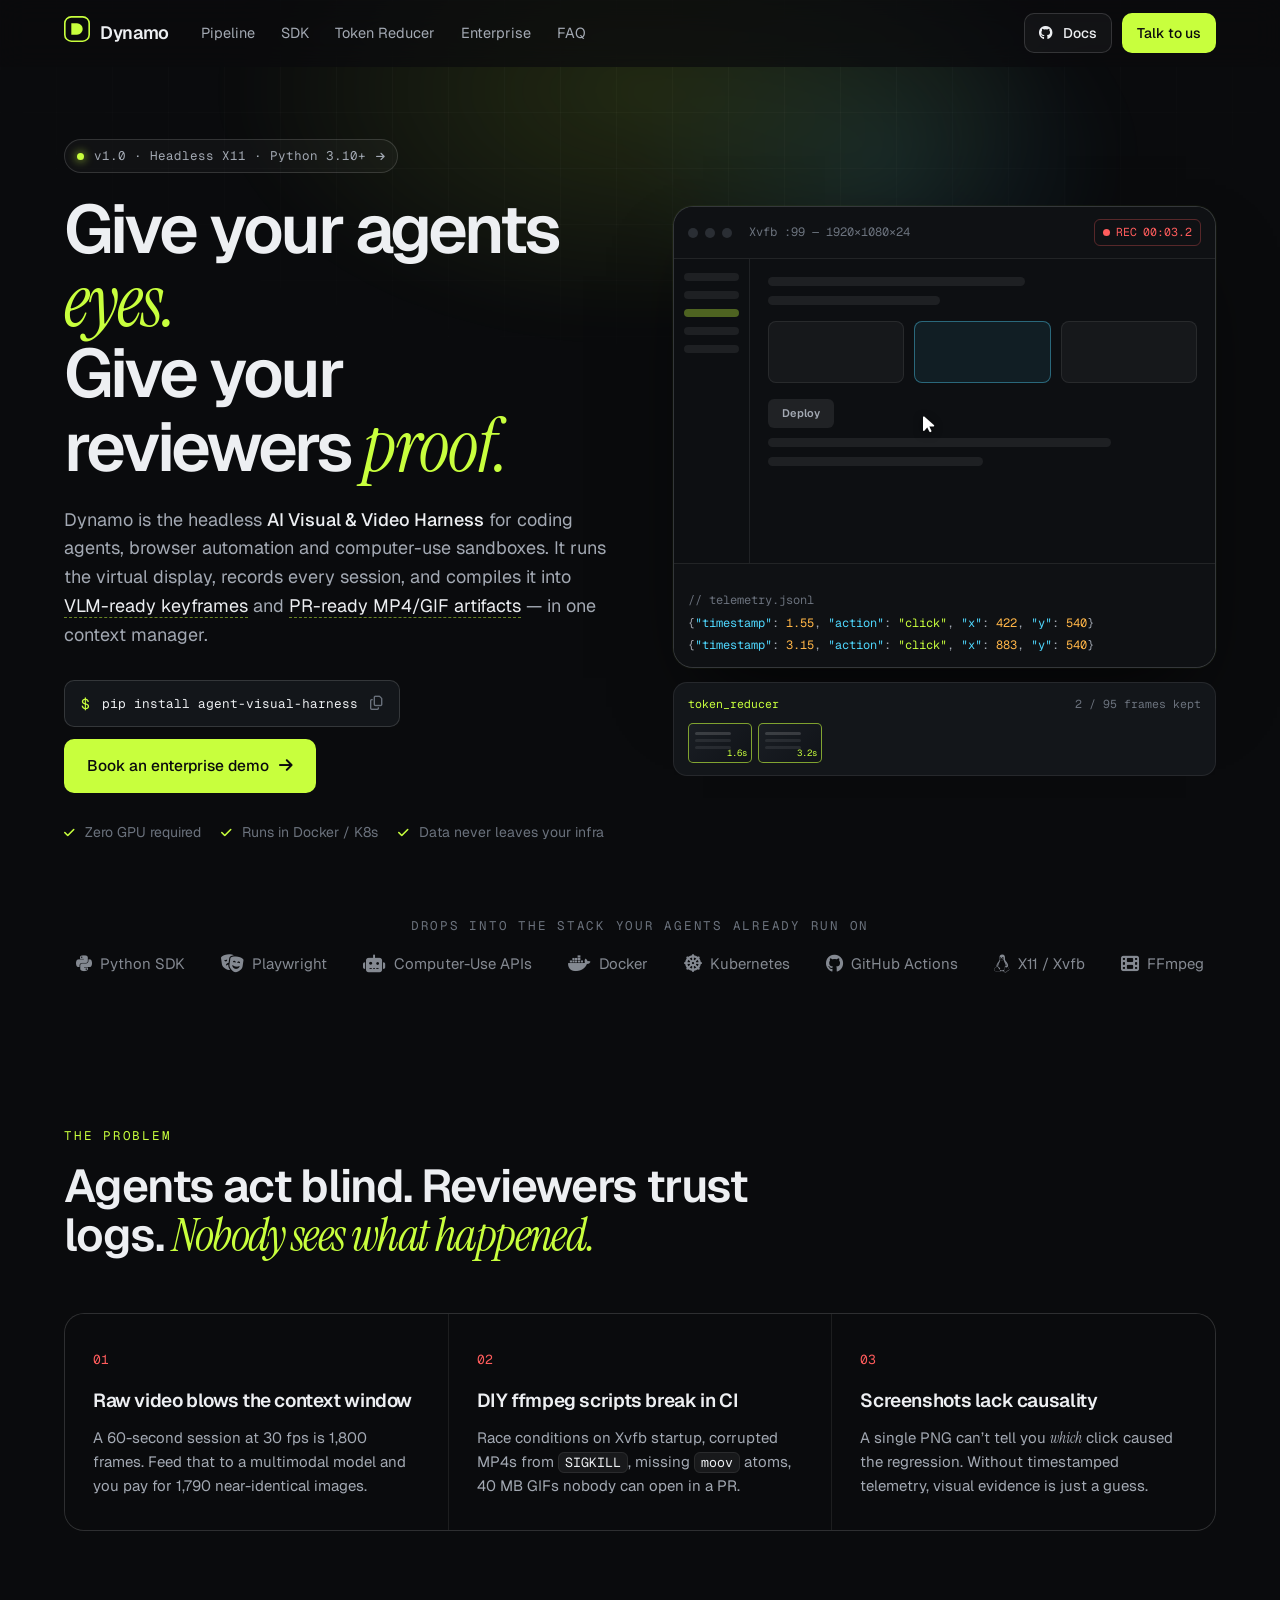
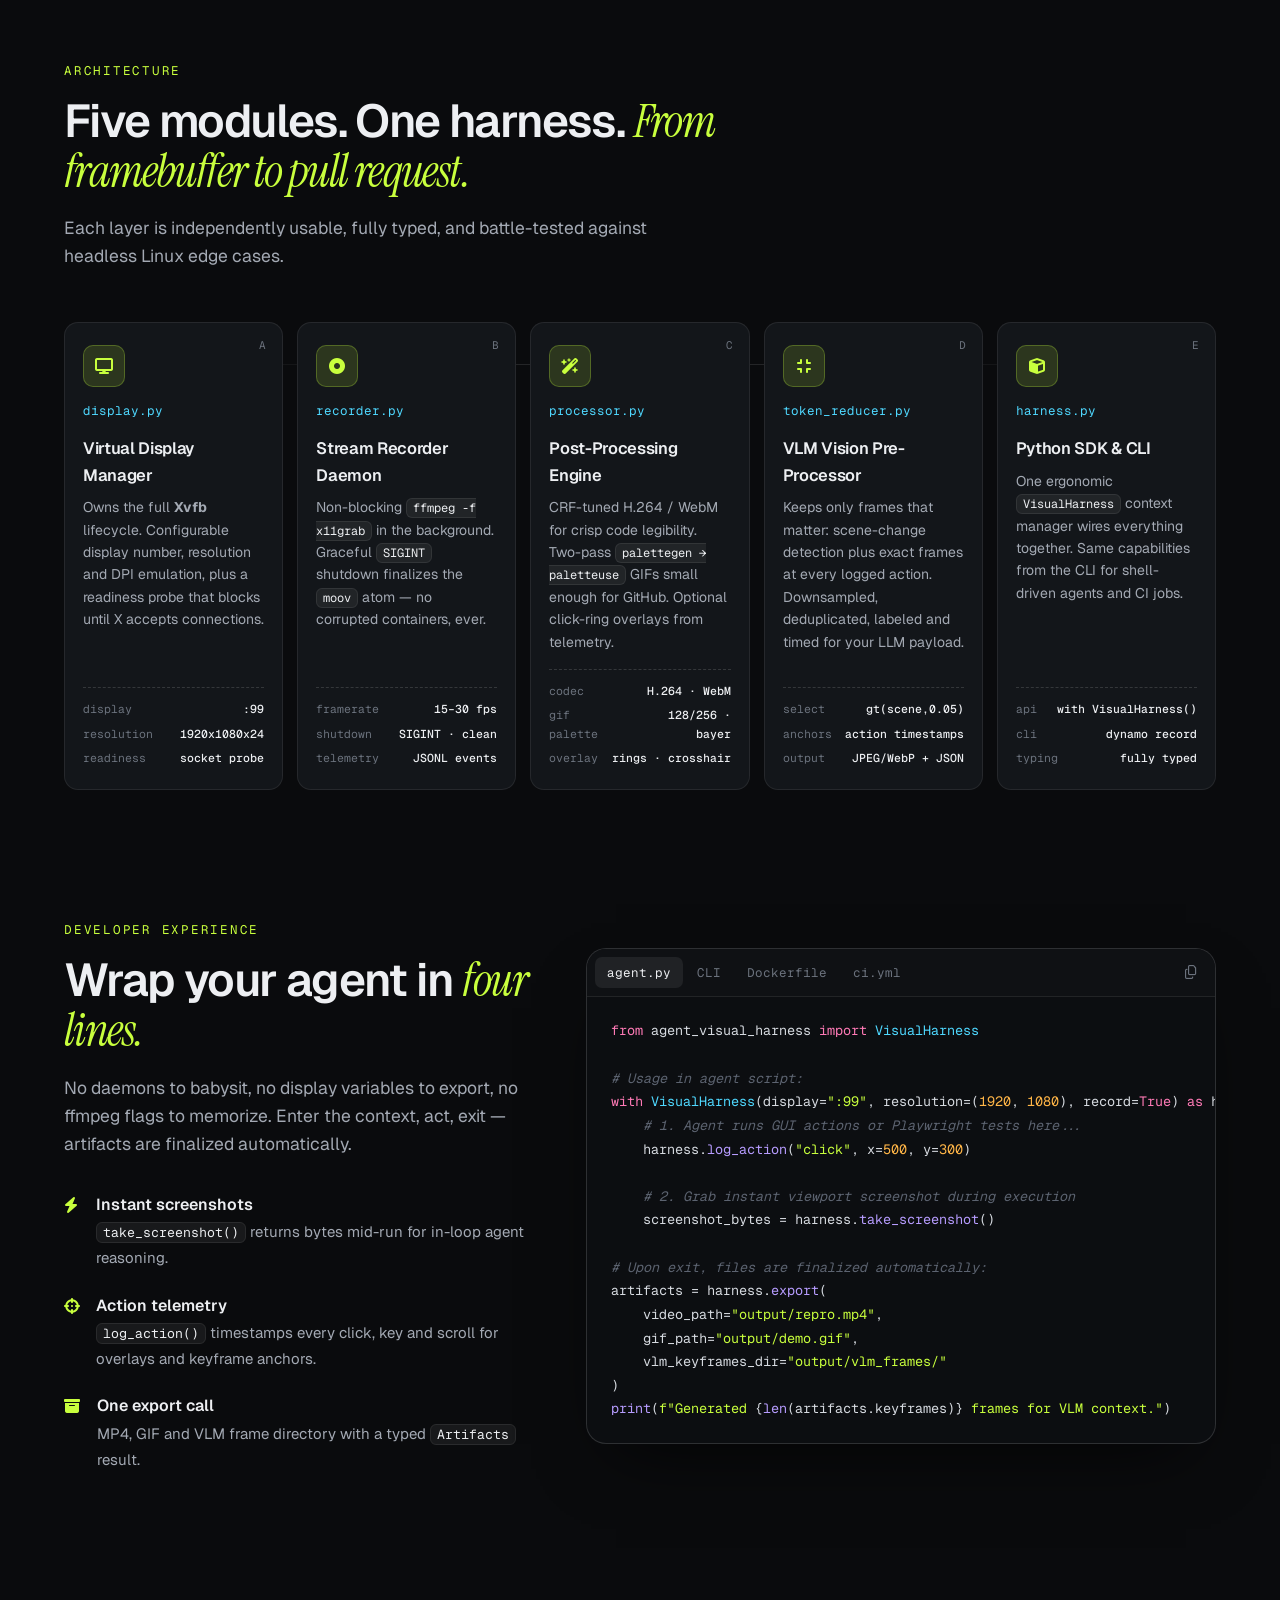
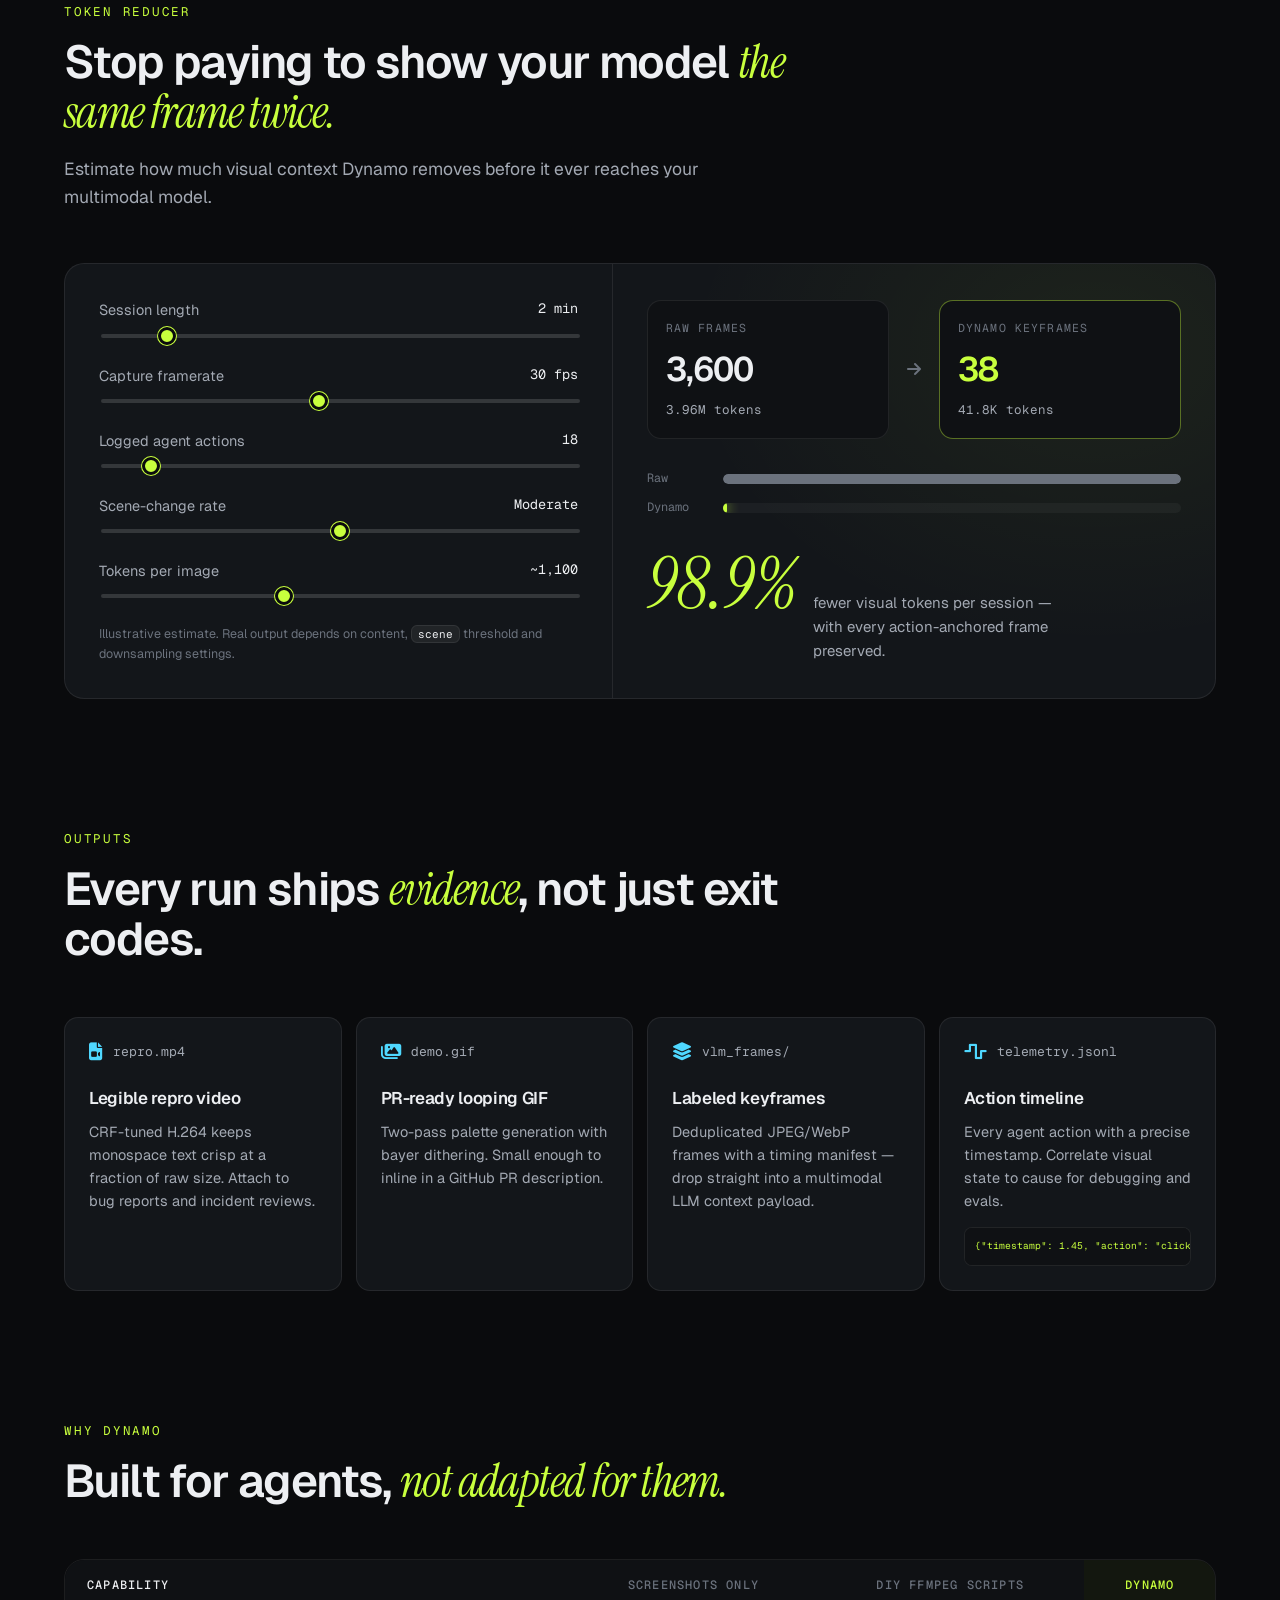
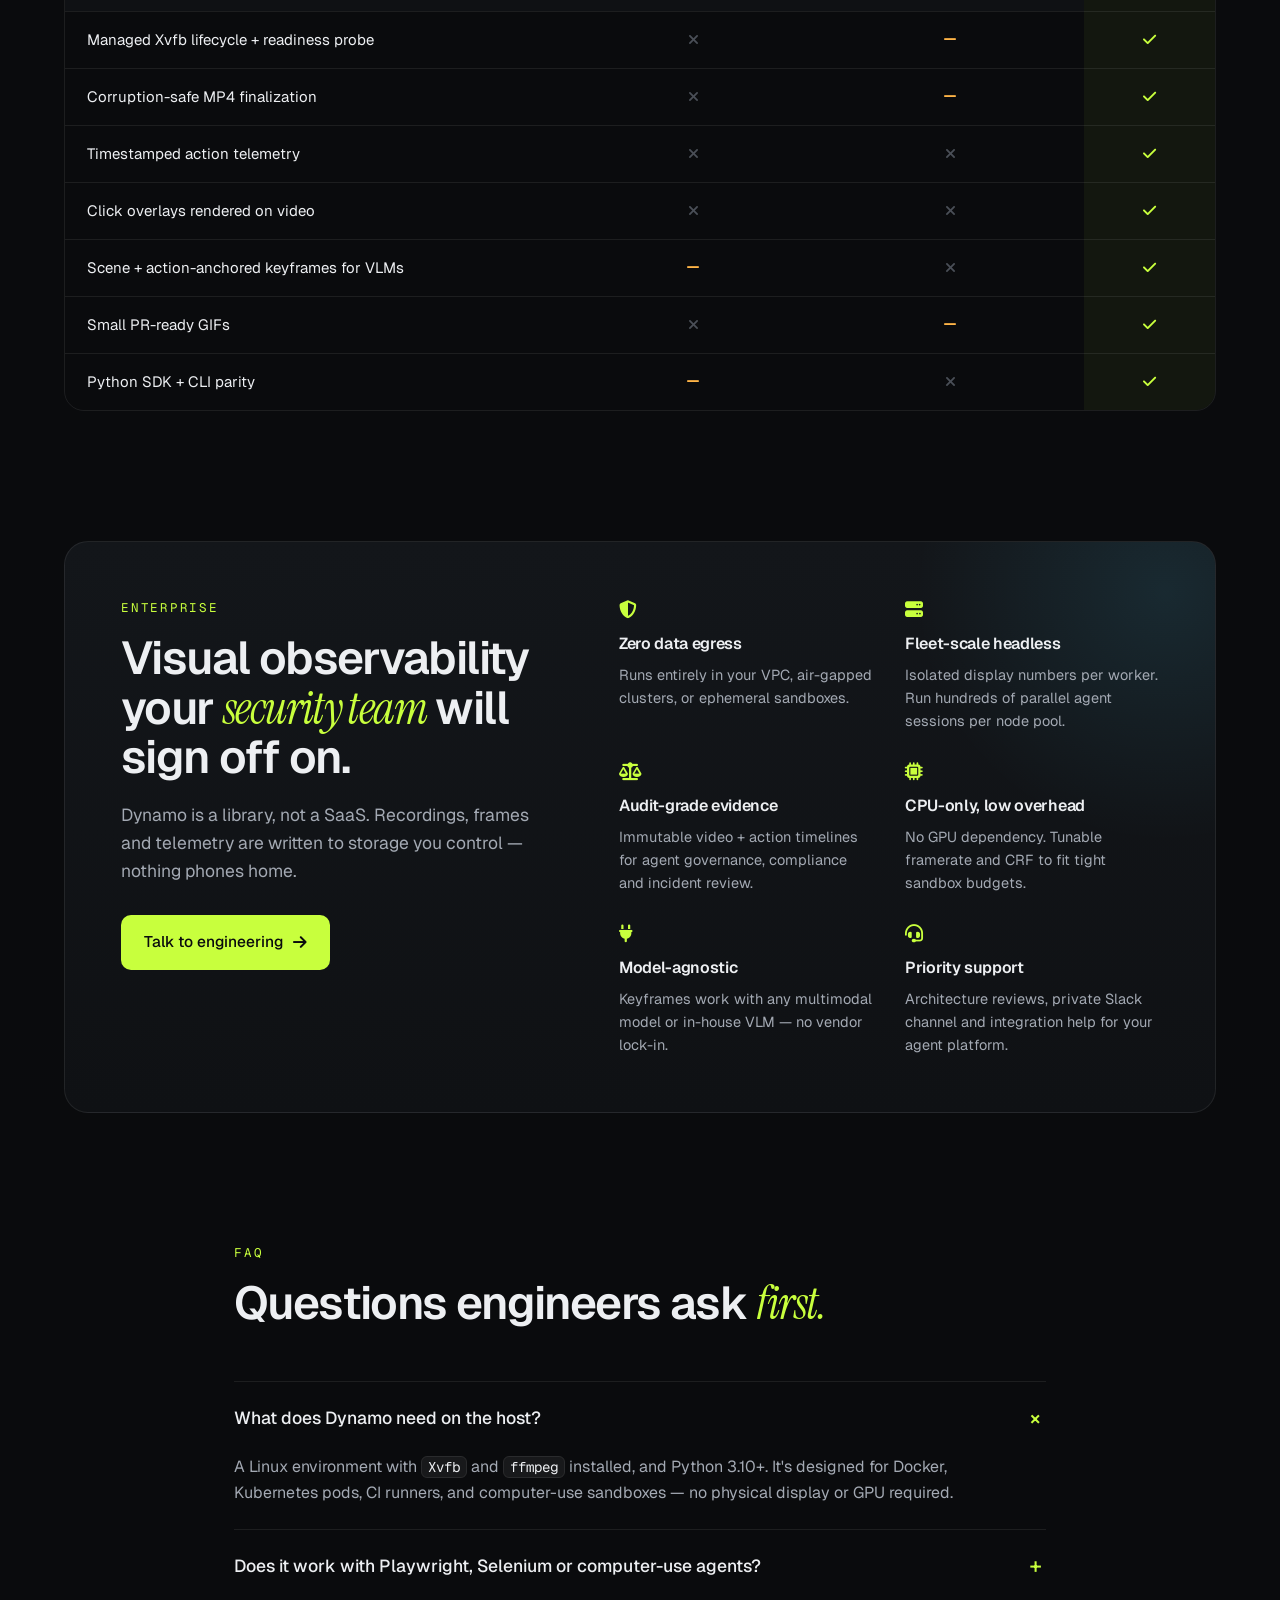
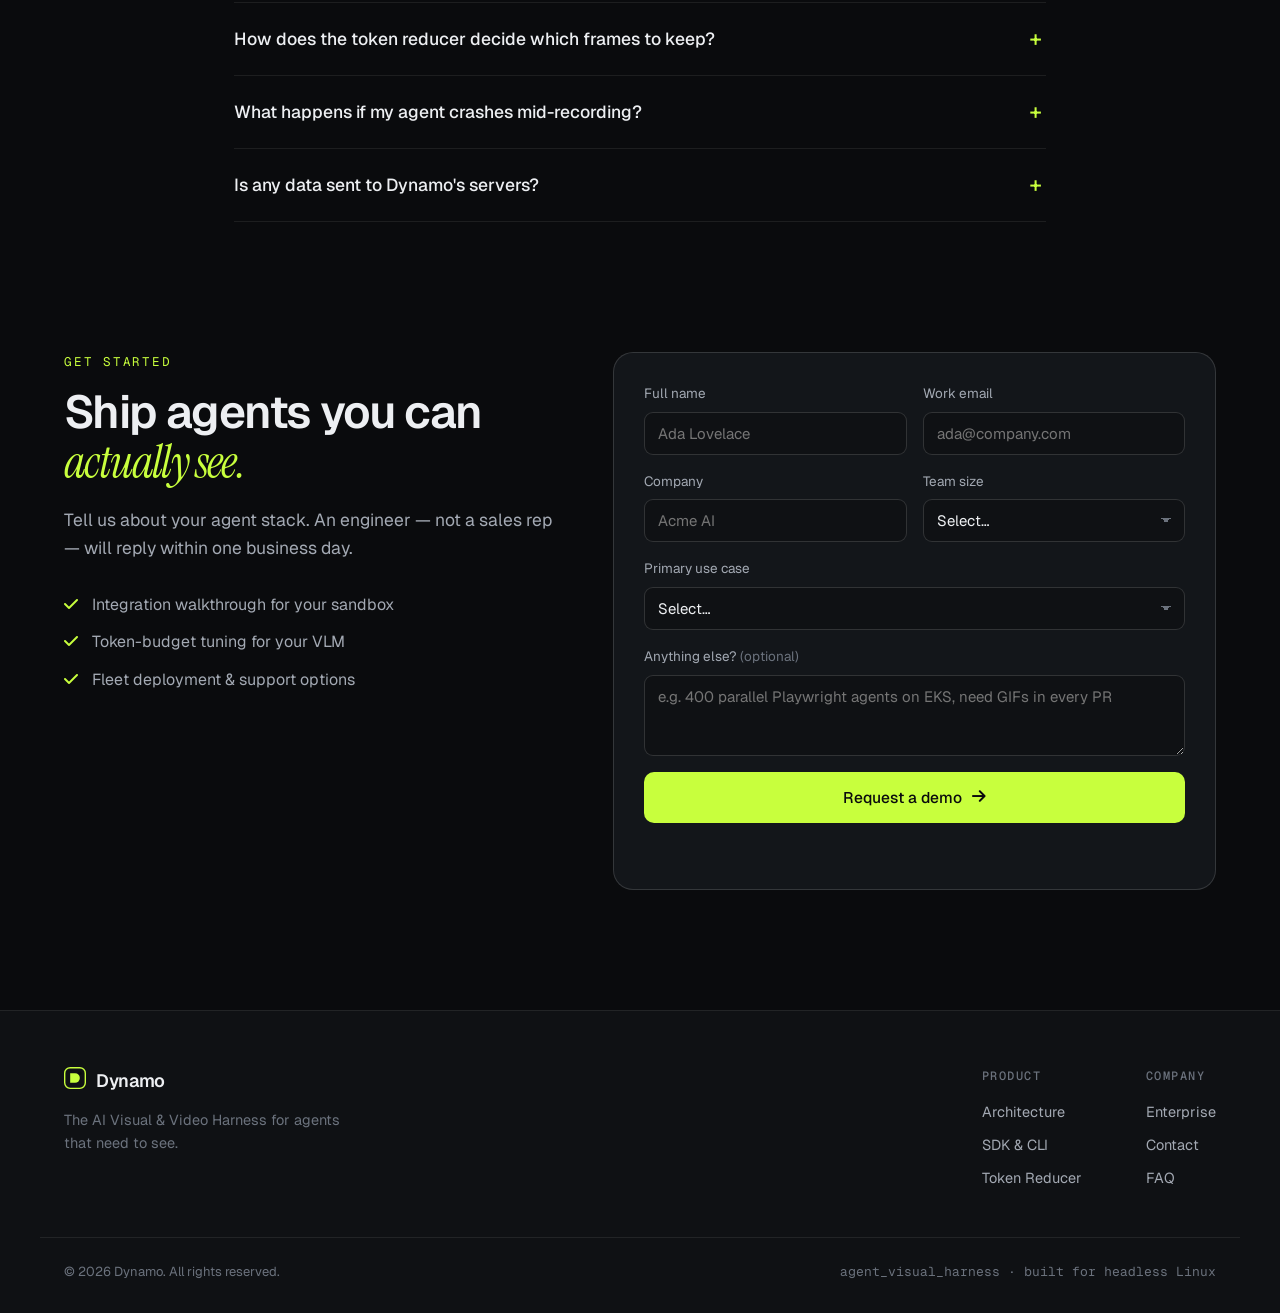
==== index.html @ e8537434 "Add main.js for landing page interactions and functionality - Implement toast notifications for clip" ====
<!DOCTYPE html>
<html lang="en">
<head>
  <meta charset="UTF-8">
  <meta name="viewport" content="width=device-width, initial-scale=1.0">
  <title>Dynamo — The AI Visual & Video Harness for Coding Agents</title>
  <meta name="description" content="Dynamo is a headless, production-ready visual & video harness in Python for AI coding agents, browser automation and computer-use sandboxes. Record, annotate, and compress sessions into VLM-ready keyframes and PR-ready artifacts.">
  <link rel="preconnect" href="https://fonts.googleapis.com">
  <link rel="preconnect" href="https://fonts.gstatic.com" crossorigin>
  <link href="https://fonts.googleapis.com/css2?family=Geist:wght@300;400;500;600;700&family=Geist+Mono:wght@400;500;600&family=Instrument+Serif:ital@0;1&display=swap" rel="stylesheet">
  <link rel="stylesheet" href="https://cdn.jsdelivr.net/npm/@fortawesome/fontawesome-free@6.4.0/css/all.min.css">
  <link rel="stylesheet" href="css/style.css">
</head>
<body>
  <div class="bg-grid" aria-hidden="true"></div>
  <div class="bg-glow" aria-hidden="true"></div>

  <!-- ============ NAV ============ -->
  <header id="site-header" class="site-header">
    <nav class="nav container" aria-label="Main">
      <a href="#" class="brand" aria-label="Dynamo home">
        <span class="brand-mark" aria-hidden="true">
          <svg viewBox="0 0 32 32" width="26" height="26"><rect x="1" y="1" width="30" height="30" rx="8" fill="none" stroke="currentColor" stroke-width="2"/><path d="M9 9h7a7 7 0 0 1 0 14H9z" fill="currentColor"/><circle cx="23" cy="9" r="2.5" fill="#0A0B0D"/></svg>
        </span>
        <span class="brand-name">Dynamo</span>
      </a>
      <ul class="nav-links" id="nav-links">
        <li><a href="#pipeline-section">Pipeline</a></li>
        <li><a href="#sdk-section">SDK</a></li>
        <li><a href="#tokens-section">Token Reducer</a></li>
        <li><a href="#enterprise-section">Enterprise</a></li>
        <li><a href="#faq-section">FAQ</a></li>
      </ul>
      <div class="nav-cta">
        <a href="#sdk-section" class="btn btn-ghost btn-sm"><i class="fa-brands fa-github"></i> Docs</a>
        <a href="#demo-section" class="btn btn-primary btn-sm">Talk to us</a>
      </div>
      <button class="nav-toggle" id="nav-toggle" aria-label="Toggle menu" aria-expanded="false"><i class="fa-solid fa-bars"></i></button>
    </nav>
  </header>

  <main>
    <!-- ============ HERO ============ -->
    <section id="hero-section" class="hero container">
      <div class="hero-copy">
        <a href="#pipeline-section" class="pill">
          <span class="pill-dot"></span> v1.0 · Headless X11 · Python 3.10+ <i class="fa-solid fa-arrow-right"></i>
        </a>
        <h1 class="hero-title">
          Give your agents <em>eyes.</em><br>
          Give your reviewers <em>proof.</em>
        </h1>
        <p class="hero-sub">
          Dynamo is the headless <strong>AI Visual &amp; Video Harness</strong> for coding agents, browser automation and computer-use sandboxes.
          It runs the virtual display, records every session, and compiles it into
          <span class="hl">VLM-ready keyframes</span> and <span class="hl">PR-ready MP4/GIF artifacts</span> — in one context manager.
        </p>
        <div class="hero-actions">
          <button class="install-cmd" id="install-cmd" type="button" aria-label="Copy install command">
            <span class="prompt">$</span>
            <code>pip install agent-visual-harness</code>
            <i class="fa-regular fa-copy copy-icon"></i>
          </button>
          <a href="#demo-section" class="btn btn-primary btn-lg">Book an enterprise demo <i class="fa-solid fa-arrow-right"></i></a>
        </div>
        <ul class="hero-proof">
          <li><i class="fa-solid fa-check"></i> Zero GPU required</li>
          <li><i class="fa-solid fa-check"></i> Runs in Docker / K8s</li>
          <li><i class="fa-solid fa-check"></i> Data never leaves your infra</li>
        </ul>
      </div>

      <!-- Hero visual: simulated harness session -->
      <div class="hero-visual" aria-label="Simulated Dynamo recording session">
        <div class="window">
          <div class="window-bar">
            <span class="dot r"></span><span class="dot y"></span><span class="dot g"></span>
            <span class="window-title">Xvfb :99 — 1920×1080×24</span>
            <span class="rec"><span class="rec-dot"></span>REC <span id="rec-timer">00:00.0</span></span>
          </div>
          <div class="screen" id="hero-screen">
            <div class="fake-app">
              <div class="fake-side">
                <span></span><span></span><span class="on"></span><span></span><span></span>
              </div>
              <div class="fake-main">
                <div class="fake-row w60"></div>
                <div class="fake-row w40"></div>
                <div class="fake-cards">
                  <div class="fake-card"></div><div class="fake-card"></div><div class="fake-card"></div>
                </div>
                <div class="fake-btn" id="fake-btn">Deploy</div>
                <div class="fake-row w80"></div>
                <div class="fake-row w50"></div>
              </div>
            </div>
            <div class="cursor" id="hero-cursor"><i class="fa-solid fa-arrow-pointer"></i></div>
            <div class="ring-layer" id="ring-layer"></div>
          </div>
          <div class="telemetry" id="telemetry" aria-live="polite">
            <div class="tel-line muted">// telemetry.jsonl</div>
          </div>
        </div>
        <div class="keyframe-strip" aria-label="Extracted keyframes">
          <div class="kf-label"><span>token_reducer</span><span id="kf-count">0 / 1,800 frames kept</span></div>
          <div class="kf-track" id="kf-track"></div>
        </div>
      </div>
    </section>

    <!-- ============ COMPAT STRIP ============ -->
    <section id="compat-section" class="compat container" aria-label="Works with">
      <p class="eyebrow center">Drops into the stack your agents already run on</p>
      <ul class="compat-list">
        <li><i class="fa-brands fa-python"></i> Python SDK</li>
        <li><i class="fa-solid fa-masks-theater"></i> Playwright</li>
        <li><i class="fa-solid fa-robot"></i> Computer-Use APIs</li>
        <li><i class="fa-brands fa-docker"></i> Docker</li>
        <li><i class="fa-solid fa-dharmachakra"></i> Kubernetes</li>
        <li><i class="fa-brands fa-github"></i> GitHub Actions</li>
        <li><i class="fa-brands fa-linux"></i> X11 / Xvfb</li>
        <li><i class="fa-solid fa-film"></i> FFmpeg</li>
      </ul>
    </section>

    <!-- ============ PROBLEM ============ -->
    <section id="problem-section" class="section container">
      <div class="section-head">
        <p class="eyebrow">The problem</p>
        <h2 class="section-title">Agents act blind. Reviewers trust logs. <em>Nobody sees what happened.</em></h2>
      </div>
      <div class="problem-grid">
        <article class="problem-card">
          <span class="problem-num">01</span>
          <h3>Raw video blows the context window</h3>
          <p>A 60-second session at 30 fps is 1,800 frames. Feed that to a multimodal model and you pay for 1,790 near-identical images.</p>
        </article>
        <article class="problem-card">
          <span class="problem-num">02</span>
          <h3>DIY ffmpeg scripts break in CI</h3>
          <p>Race conditions on Xvfb startup, corrupted MP4s from <code>SIGKILL</code>, missing <code>moov</code> atoms, 40 MB GIFs nobody can open in a PR.</p>
        </article>
        <article class="problem-card">
          <span class="problem-num">03</span>
          <h3>Screenshots lack causality</h3>
          <p>A single PNG can’t tell you <em>which</em> click caused the regression. Without timestamped telemetry, visual evidence is just a guess.</p>
        </article>
      </div>
    </section>

    <!-- ============ PIPELINE ============ -->
    <section id="pipeline-section" class="section container">
      <div class="section-head">
        <p class="eyebrow">Architecture</p>
        <h2 class="section-title">Five modules. One harness. <em>From framebuffer to pull request.</em></h2>
        <p class="section-sub">Each layer is independently usable, fully typed, and battle-tested against headless Linux edge cases.</p>
      </div>

      <div class="pipeline" id="pipeline">
        <div class="pipeline-rail" aria-hidden="true"><span class="pulse"></span></div>

        <article class="module-card" data-step="A">
          <header>
            <span class="module-icon"><i class="fa-solid fa-display"></i></span>
            <code class="module-file">display.py</code>
          </header>
          <h3>Virtual Display Manager</h3>
          <p>Owns the full <strong>Xvfb</strong> lifecycle. Configurable display number, resolution and DPI emulation, plus a readiness probe that blocks until X accepts connections.</p>
          <ul class="module-specs">
            <li><span>display</span><b>:99</b></li>
            <li><span>resolution</span><b>1920x1080x24</b></li>
            <li><span>readiness</span><b>socket probe</b></li>
          </ul>
        </article>

        <article class="module-card" data-step="B">
          <header>
            <span class="module-icon"><i class="fa-solid fa-circle-dot"></i></span>
            <code class="module-file">recorder.py</code>
          </header>
          <h3>Stream Recorder Daemon</h3>
          <p>Non-blocking <code>ffmpeg -f x11grab</code> in the background. Graceful <code>SIGINT</code> shutdown finalizes the <code>moov</code> atom — no corrupted containers, ever.</p>
          <ul class="module-specs">
            <li><span>framerate</span><b>15–30 fps</b></li>
            <li><span>shutdown</span><b>SIGINT · clean</b></li>
            <li><span>telemetry</span><b>JSONL events</b></li>
          </ul>
        </article>

        <article class="module-card" data-step="C">
          <header>
            <span class="module-icon"><i class="fa-solid fa-wand-magic-sparkles"></i></span>
            <code class="module-file">processor.py</code>
          </header>
          <h3>Post-Processing Engine</h3>
          <p>CRF-tuned H.264 / WebM for crisp code legibility. Two-pass <code>palettegen → paletteuse</code> GIFs small enough for GitHub. Optional click-ring overlays from telemetry.</p>
          <ul class="module-specs">
            <li><span>codec</span><b>H.264 · WebM</b></li>
            <li><span>gif palette</span><b>128/256 · bayer</b></li>
            <li><span>overlay</span><b>rings · crosshair</b></li>
          </ul>
        </article>

        <article class="module-card" data-step="D">
          <header>
            <span class="module-icon"><i class="fa-solid fa-compress"></i></span>
            <code class="module-file">token_reducer.py</code>
          </header>
          <h3>VLM Vision Pre-Processor</h3>
          <p>Keeps only frames that matter: scene-change detection plus exact frames at every logged action. Downsampled, deduplicated, labeled and timed for your LLM payload.</p>
          <ul class="module-specs">
            <li><span>select</span><b>gt(scene,0.05)</b></li>
            <li><span>anchors</span><b>action timestamps</b></li>
            <li><span>output</span><b>JPEG/WebP + JSON</b></li>
          </ul>
        </article>

        <article class="module-card" data-step="E">
          <header>
            <span class="module-icon"><i class="fa-solid fa-cube"></i></span>
            <code class="module-file">harness.py</code>
          </header>
          <h3>Python SDK &amp; CLI</h3>
          <p>One ergonomic <code>VisualHarness</code> context manager wires everything together. Same capabilities from the CLI for shell-driven agents and CI jobs.</p>
          <ul class="module-specs">
            <li><span>api</span><b>with VisualHarness()</b></li>
            <li><span>cli</span><b>dynamo record</b></li>
            <li><span>typing</span><b>fully typed</b></li>
          </ul>
        </article>
      </div>
    </section>

    <!-- ============ SDK ============ -->
    <section id="sdk-section" class="section container">
      <div class="sdk-layout">
        <div class="sdk-copy">
          <p class="eyebrow">Developer experience</p>
          <h2 class="section-title">Wrap your agent in <em>four lines.</em></h2>
          <p class="section-sub">No daemons to babysit, no display variables to export, no ffmpeg flags to memorize. Enter the context, act, exit — artifacts are finalized automatically.</p>
          <ul class="dx-list">
            <li><i class="fa-solid fa-bolt"></i><div><b>Instant screenshots</b><span><code>take_screenshot()</code> returns bytes mid-run for in-loop agent reasoning.</span></div></li>
            <li><i class="fa-solid fa-crosshairs"></i><div><b>Action telemetry</b><span><code>log_action()</code> timestamps every click, key and scroll for overlays and keyframe anchors.</span></div></li>
            <li><i class="fa-solid fa-box-archive"></i><div><b>One export call</b><span>MP4, GIF and VLM frame directory with a typed <code>Artifacts</code> result.</span></div></li>
          </ul>
        </div>

        <div class="code-window">
          <div class="code-tabs" role="tablist" aria-label="Code examples">
            <button class="code-tab active" role="tab" aria-selected="true" data-tab="python">agent.py</button>
            <button class="code-tab" role="tab" aria-selected="false" data-tab="cli">CLI</button>
            <button class="code-tab" role="tab" aria-selected="false" data-tab="docker">Dockerfile</button>
            <button class="code-tab" role="tab" aria-selected="false" data-tab="gha">ci.yml</button>
            <button class="code-copy" id="code-copy" aria-label="Copy code"><i class="fa-regular fa-copy"></i></button>
          </div>
<pre class="code-panel active" data-panel="python"><code><span class="tk-k">from</span> agent_visual_harness <span class="tk-k">import</span> <span class="tk-c">VisualHarness</span>

<span class="tk-cm"># Usage in agent script:</span>
<span class="tk-k">with</span> <span class="tk-c">VisualHarness</span>(display=<span class="tk-s">":99"</span>, resolution=(<span class="tk-n">1920</span>, <span class="tk-n">1080</span>), record=<span class="tk-k">True</span>) <span class="tk-k">as</span> harness:
    <span class="tk-cm"># 1. Agent runs GUI actions or Playwright tests here...</span>
    harness.<span class="tk-f">log_action</span>(<span class="tk-s">"click"</span>, x=<span class="tk-n">500</span>, y=<span class="tk-n">300</span>)

    <span class="tk-cm"># 2. Grab instant viewport screenshot during execution</span>
    screenshot_bytes = harness.<span class="tk-f">take_screenshot</span>()

<span class="tk-cm"># Upon exit, files are finalized automatically:</span>
artifacts = harness.<span class="tk-f">export</span>(
    video_path=<span class="tk-s">"output/repro.mp4"</span>,
    gif_path=<span class="tk-s">"output/demo.gif"</span>,
    vlm_keyframes_dir=<span class="tk-s">"output/vlm_frames/"</span>
)
<span class="tk-f">print</span>(<span class="tk-s">f"Generated </span>{<span class="tk-f">len</span>(artifacts.keyframes)}<span class="tk-s"> frames for VLM context."</span>)</code></pre>
<pre class="code-panel" data-panel="cli"><code><span class="tk-cm"># Start a display + recorder, run any command inside it</span>
<span class="tk-p">$</span> dynamo record --display :99 --resolution 1920x1080x24 --fps 24 \
    -- python run_agent.py

<span class="tk-cm"># Compile artifacts from a finished session</span>
<span class="tk-p">$</span> dynamo export ./session \
    --mp4 output/repro.mp4 --crf 23 \
    --gif output/demo.gif --max-colors 128 --dither bayer \
    --overlay-clicks

<span class="tk-cm"># Produce a token-budgeted keyframe set for your VLM</span>
<span class="tk-p">$</span> dynamo keyframes ./session --scene 0.05 --max-size 1280 \
    --format webp --out output/vlm_frames/
<span class="tk-ok">✓ 24 keyframes · 1,800 frames scanned · manifest.json written</span></code></pre>
<pre class="code-panel" data-panel="docker"><code><span class="tk-k">FROM</span> python:3.12-slim

<span class="tk-k">RUN</span> apt-get update &amp;&amp; apt-get install -y --no-install-recommends \
      xvfb ffmpeg x11-utils &amp;&amp; rm -rf /var/lib/apt/lists/*

<span class="tk-k">RUN</span> pip install --no-cache-dir agent-visual-harness playwright \
 &amp;&amp; playwright install --with-deps chromium

<span class="tk-k">WORKDIR</span> /app
<span class="tk-k">COPY</span> . .

<span class="tk-cm"># Dynamo manages Xvfb itself — no DISPLAY export needed</span>
<span class="tk-k">ENTRYPOINT</span> [<span class="tk-s">"dynamo"</span>, <span class="tk-s">"record"</span>, <span class="tk-s">"--"</span>, <span class="tk-s">"python"</span>, <span class="tk-s">"agent.py"</span>]</code></pre>
<pre class="code-panel" data-panel="gha"><code><span class="tk-f">name</span>: agent-e2e
<span class="tk-f">on</span>: [pull_request]
<span class="tk-f">jobs</span>:
  <span class="tk-f">visual-run</span>:
    <span class="tk-f">runs-on</span>: ubuntu-latest
    <span class="tk-f">steps</span>:
      - <span class="tk-f">uses</span>: actions/checkout@v4
      - <span class="tk-f">run</span>: sudo apt-get install -y xvfb ffmpeg
      - <span class="tk-f">run</span>: pip install agent-visual-harness
      - <span class="tk-f">run</span>: dynamo record -- pytest tests/e2e
      - <span class="tk-f">run</span>: dynamo export ./session --gif pr/demo.gif --overlay-clicks
      - <span class="tk-f">uses</span>: actions/upload-artifact@v4
        <span class="tk-f">with</span>: { <span class="tk-f">name</span>: agent-recording, <span class="tk-f">path</span>: pr/ }</code></pre>
        </div>
      </div>
    </section>

    <!-- ============ TOKEN REDUCER ============ -->
    <section id="tokens-section" class="section container">
      <div class="section-head">
        <p class="eyebrow">Token Reducer</p>
        <h2 class="section-title">Stop paying to show your model <em>the same frame twice.</em></h2>
        <p class="section-sub">Estimate how much visual context Dynamo removes before it ever reaches your multimodal model.</p>
      </div>

      <div class="calc" id="token-calculator">
        <form class="calc-controls" id="calc-form" onsubmit="return false;">
          <label class="ctl">
            <span class="ctl-head"><span>Session length</span><output id="out-duration">120 s</output></span>
            <input type="range" id="in-duration" min="10" max="900" step="10" value="120">
          </label>
          <label class="ctl">
            <span class="ctl-head"><span>Capture framerate</span><output id="out-fps">30 fps</output></span>
            <input type="range" id="in-fps" min="5" max="60" step="1" value="30">
          </label>
          <label class="ctl">
            <span class="ctl-head"><span>Logged agent actions</span><output id="out-actions">18</output></span>
            <input type="range" id="in-actions" min="0" max="200" step="1" value="18">
          </label>
          <label class="ctl">
            <span class="ctl-head"><span>Scene-change rate</span><output id="out-scene">Moderate</output></span>
            <input type="range" id="in-scene" min="1" max="5" step="1" value="3">
          </label>
          <label class="ctl">
            <span class="ctl-head"><span>Tokens per image</span><output id="out-tpi">~1,100</output></span>
            <input type="range" id="in-tpi" min="250" max="2500" step="50" value="1100">
          </label>
          <p class="calc-note">Illustrative estimate. Real output depends on content, <code>scene</code> threshold and downsampling settings.</p>
        </form>

        <div class="calc-results">
          <div class="result-row">
            <div class="result">
              <span class="result-label">Raw frames</span>
              <span class="result-value" id="res-raw">3,600</span>
              <span class="result-sub" id="res-raw-tok">3.96M tokens</span>
            </div>
            <div class="result-arrow"><i class="fa-solid fa-arrow-right"></i></div>
            <div class="result accent">
              <span class="result-label">Dynamo keyframes</span>
              <span class="result-value" id="res-kept">42</span>
              <span class="result-sub" id="res-kept-tok">46.2K tokens</span>
            </div>
          </div>
          <div class="bar-compare">
            <div class="bar-row"><span>Raw</span><div class="bar"><i id="bar-raw" style="width:100%"></i></div></div>
            <div class="bar-row"><span>Dynamo</span><div class="bar"><i id="bar-kept" class="volt" style="width:2%"></i></div></div>
          </div>
          <div class="reduction">
            <span id="res-reduction">98.8%</span>
            <p>fewer visual tokens per session — with every action-anchored frame preserved.</p>
          </div>
        </div>
      </div>
    </section>

    <!-- ============ ARTIFACTS ============ -->
    <section id="artifacts-section" class="section container">
      <div class="section-head">
        <p class="eyebrow">Outputs</p>
        <h2 class="section-title">Every run ships <em>evidence</em>, not just exit codes.</h2>
      </div>
      <div class="artifact-grid">
        <article class="artifact-card">
          <div class="artifact-top"><i class="fa-solid fa-file-video"></i><code>repro.mp4</code></div>
          <h3>Legible repro video</h3>
          <p>CRF-tuned H.264 keeps monospace text crisp at a fraction of raw size. Attach to bug reports and incident reviews.</p>
        </article>
        <article class="artifact-card">
          <div class="artifact-top"><i class="fa-solid fa-images"></i><code>demo.gif</code></div>
          <h3>PR-ready looping GIF</h3>
          <p>Two-pass palette generation with bayer dithering. Small enough to inline in a GitHub PR description.</p>
        </article>
        <article class="artifact-card">
          <div class="artifact-top"><i class="fa-solid fa-layer-group"></i><code>vlm_frames/</code></div>
          <h3>Labeled keyframes</h3>
          <p>Deduplicated JPEG/WebP frames with a timing manifest — drop straight into a multimodal LLM context payload.</p>
        </article>
        <article class="artifact-card">
          <div class="artifact-top"><i class="fa-solid fa-wave-square"></i><code>telemetry.jsonl</code></div>
          <h3>Action timeline</h3>
          <p>Every agent action with a precise timestamp. Correlate visual state to cause for debugging and evals.</p>
<pre class="mini-code"><code>{"timestamp": 1.45, "action": "click", "x": 420, "y": 680}</code></pre>
        </article>
      </div>
    </section>

    <!-- ============ COMPARISON ============ -->
    <section id="compare-section" class="section container">
      <div class="section-head">
        <p class="eyebrow">Why Dynamo</p>
        <h2 class="section-title">Built for agents, <em>not adapted for them.</em></h2>
      </div>
      <div class="table-wrap">
        <table class="compare-table">
          <thead>
            <tr><th scope="col">Capability</th><th scope="col">Screenshots only</th><th scope="col">DIY ffmpeg scripts</th><th scope="col" class="col-dynamo">Dynamo</th></tr>
          </thead>
          <tbody>
            <tr><td>Managed Xvfb lifecycle + readiness probe</td><td><i class="fa-solid fa-xmark no"></i></td><td><i class="fa-solid fa-minus mid"></i></td><td class="col-dynamo"><i class="fa-solid fa-check yes"></i></td></tr>
            <tr><td>Corruption-safe MP4 finalization</td><td><i class="fa-solid fa-xmark no"></i></td><td><i class="fa-solid fa-minus mid"></i></td><td class="col-dynamo"><i class="fa-solid fa-check yes"></i></td></tr>
            <tr><td>Timestamped action telemetry</td><td><i class="fa-solid fa-xmark no"></i></td><td><i class="fa-solid fa-xmark no"></i></td><td class="col-dynamo"><i class="fa-solid fa-check yes"></i></td></tr>
            <tr><td>Click overlays rendered on video</td><td><i class="fa-solid fa-xmark no"></i></td><td><i class="fa-solid fa-xmark no"></i></td><td class="col-dynamo"><i class="fa-solid fa-check yes"></i></td></tr>
            <tr><td>Scene + action-anchored keyframes for VLMs</td><td><i class="fa-solid fa-minus mid"></i></td><td><i class="fa-solid fa-xmark no"></i></td><td class="col-dynamo"><i class="fa-solid fa-check yes"></i></td></tr>
            <tr><td>Small PR-ready GIFs</td><td><i class="fa-solid fa-xmark no"></i></td><td><i class="fa-solid fa-minus mid"></i></td><td class="col-dynamo"><i class="fa-solid fa-check yes"></i></td></tr>
            <tr><td>Python SDK + CLI parity</td><td><i class="fa-solid fa-minus mid"></i></td><td><i class="fa-solid fa-xmark no"></i></td><td class="col-dynamo"><i class="fa-solid fa-check yes"></i></td></tr>
          </tbody>
        </table>
      </div>
    </section>

    <!-- ============ ENTERPRISE ============ -->
    <section id="enterprise-section" class="section container">
      <div class="enterprise">
        <div class="enterprise-copy">
          <p class="eyebrow">Enterprise</p>
          <h2 class="section-title">Visual observability your <em>security team</em> will sign off on.</h2>
          <p class="section-sub">Dynamo is a library, not a SaaS. Recordings, frames and telemetry are written to storage you control — nothing phones home.</p>
          <a href="#demo-section" class="btn btn-primary btn-lg">Talk to engineering <i class="fa-solid fa-arrow-right"></i></a>
        </div>
        <div class="enterprise-grid">
          <div class="ent-item"><i class="fa-solid fa-shield-halved"></i><h3>Zero data egress</h3><p>Runs entirely in your VPC, air-gapped clusters, or ephemeral sandboxes.</p></div>
          <div class="ent-item"><i class="fa-solid fa-server"></i><h3>Fleet-scale headless</h3><p>Isolated display numbers per worker. Run hundreds of parallel agent sessions per node pool.</p></div>
          <div class="ent-item"><i class="fa-solid fa-scale-balanced"></i><h3>Audit-grade evidence</h3><p>Immutable video + action timelines for agent governance, compliance and incident review.</p></div>
          <div class="ent-item"><i class="fa-solid fa-microchip"></i><h3>CPU-only, low overhead</h3><p>No GPU dependency. Tunable framerate and CRF to fit tight sandbox budgets.</p></div>
          <div class="ent-item"><i class="fa-solid fa-plug"></i><h3>Model-agnostic</h3><p>Keyframes work with any multimodal model or in-house VLM — no vendor lock-in.</p></div>
          <div class="ent-item"><i class="fa-solid fa-headset"></i><h3>Priority support</h3><p>Architecture reviews, private Slack channel and integration help for your agent platform.</p></div>
        </div>
      </div>
    </section>

    <!-- ============ FAQ ============ -->
    <section id="faq-section" class="section container narrow">
      <div class="section-head">
        <p class="eyebrow">FAQ</p>
        <h2 class="section-title">Questions engineers ask <em>first.</em></h2>
      </div>
      <div class="faq-list">
        <details class="faq-item" open>
          <summary>What does Dynamo need on the host?</summary>
          <p>A Linux environment with <code>Xvfb</code> and <code>ffmpeg</code> installed, and Python 3.10+. It's designed for Docker, Kubernetes pods, CI runners, and computer-use sandboxes — no physical display or GPU required.</p>
        </details>
        <details class="faq-item">
          <summary>Does it work with Playwright, Selenium or computer-use agents?</summary>
          <p>Yes. Anything that renders to an X11 display can be recorded. Launch your browser or GUI inside the <code>VisualHarness</code> context and Dynamo captures it; call <code>log_action()</code> from your agent loop to anchor telemetry.</p>
        </details>
        <details class="faq-item">
          <summary>How does the token reducer decide which frames to keep?</summary>
          <p>It combines FFmpeg scene detection (e.g. <code>select='gt(scene,0.05)'</code>) or image-difference scoring with exact frames at each logged action timestamp, then deduplicates and downsamples to your max bounding box.</p>
        </details>
        <details class="faq-item">
          <summary>What happens if my agent crashes mid-recording?</summary>
          <p>The context manager sends <code>SIGINT</code> to the recorder on exit — including on exceptions — so FFmpeg finalizes the <code>moov</code> atom and the MP4 stays playable.</p>
        </details>
        <details class="faq-item">
          <summary>Is any data sent to Dynamo's servers?</summary>
          <p>No. Dynamo is a local Python package. All recordings, frames and telemetry are written to paths you specify.</p>
        </details>
      </div>
    </section>

    <!-- ============ DEMO FORM ============ -->
    <section id="demo-section" class="section container">
      <div class="demo">
        <div class="demo-copy">
          <p class="eyebrow">Get started</p>
          <h2 class="section-title">Ship agents you can <em>actually see.</em></h2>
          <p class="section-sub">Tell us about your agent stack. An engineer — not a sales rep — will reply within one business day.</p>
          <ul class="demo-points">
            <li><i class="fa-solid fa-check"></i> Integration walkthrough for your sandbox</li>
            <li><i class="fa-solid fa-check"></i> Token-budget tuning for your VLM</li>
            <li><i class="fa-solid fa-check"></i> Fleet deployment &amp; support options</li>
          </ul>
        </div>
        <form class="demo-form" id="demo-form" novalidate>
          <div class="field-row">
            <label class="field"><span>Full name</span><input type="text" name="name" required autocomplete="name" placeholder="Ada Lovelace"></label>
            <label class="field"><span>Work email</span><input type="email" name="email" required autocomplete="email" placeholder="ada@company.com"></label>
          </div>
          <div class="field-row">
            <label class="field"><span>Company</span><input type="text" name="company" required autocomplete="organization" placeholder="Acme AI"></label>
            <label class="field"><span>Team size</span>
              <select name="team_size" required>
                <option value="">Select…</option>
                <option>1-10</option><option>11-50</option><option>51-200</option><option>201-1000</option><option>1000+</option>
              </select>
            </label>
          </div>
          <label class="field"><span>Primary use case</span>
            <select name="use_case" required>
              <option value="">Select…</option>
              <option>Coding agents</option>
              <option>Browser automation / QA</option>
              <option>Computer-use sandboxes</option>
              <option>Eval &amp; red-teaming</option>
              <option>Other</option>
            </select>
          </label>
          <label class="field"><span>Anything else? <em>(optional)</em></span><textarea name="message" rows="3" placeholder="e.g. 400 parallel Playwright agents on EKS, need GIFs in every PR"></textarea></label>
          <button type="submit" class="btn btn-primary btn-lg btn-block" id="demo-submit">Request a demo <i class="fa-solid fa-arrow-right"></i></button>
          <p class="form-status" id="form-status" role="status" aria-live="polite"></p>
        </form>
      </div>
    </section>
  </main>

  <!-- ============ FOOTER ============ -->
  <footer id="site-footer" class="site-footer">
    <div class="container footer-inner">
      <div class="footer-brand">
        <a href="#" class="brand"><span class="brand-mark" aria-hidden="true"><svg viewBox="0 0 32 32" width="22" height="22"><rect x="1" y="1" width="30" height="30" rx="8" fill="none" stroke="currentColor" stroke-width="2"/><path d="M9 9h7a7 7 0 0 1 0 14H9z" fill="currentColor"/><circle cx="23" cy="9" r="2.5" fill="#0A0B0D"/></svg></span><span class="brand-name">Dynamo</span></a>
        <p>The AI Visual &amp; Video Harness for agents that need to see.</p>
      </div>
      <nav class="footer-links" aria-label="Footer">
        <div><h4>Product</h4><a href="#pipeline-section">Architecture</a><a href="#sdk-section">SDK &amp; CLI</a><a href="#tokens-section">Token Reducer</a></div>
        <div><h4>Company</h4><a href="#enterprise-section">Enterprise</a><a href="#demo-section">Contact</a><a href="#faq-section">FAQ</a></div>
      </nav>
    </div>
    <div class="container footer-base">
      <span>© 2026 Dynamo. All rights reserved.</span>
      <span class="mono">agent_visual_harness · built for headless Linux</span>
    </div>
  </footer>

  <div class="toast" id="toast" role="status" aria-live="polite"></div>
  <script src="js/main.js"></script>
</body>
</html>
---- css/style.css ----
/* =========================================================
   Dynamo — Design System
   Palette: Obsidian base · Volt (electric lime) primary · Signal cyan secondary
   Type: Geist (UI) · Geist Mono (code/telemetry) · Instrument Serif italic (emphasis)
   ========================================================= */
:root {
  --bg: #0A0B0D;
  --bg-2: #0F1114;
  --surface: #13161A;
  --surface-2: #181C21;
  --line: rgba(255,255,255,0.08);
  --line-2: rgba(255,255,255,0.14);
  --text: #EDEFF2;
  --text-2: #A3A9B3;
  --text-3: #6B727D;
  --volt: #C8FF3D;
  --volt-dim: rgba(200,255,61,0.14);
  --cyan: #4FD8FF;
  --red: #FF5C5C;
  --amber: #FFB547;
  --radius: 14px;
  --radius-lg: 20px;
  --font: 'Geist', ui-sans-serif, system-ui, -apple-system, sans-serif;
  --mono: 'Geist Mono', ui-monospace, SFMono-Regular, Menlo, monospace;
  --serif: 'Instrument Serif', Georgia, serif;
}

*, *::before, *::after { box-sizing: border-box; }
html { scroll-behavior: smooth; scroll-padding-top: 80px; }
body {
  margin: 0;
  background: var(--bg);
  color: var(--text);
  font-family: var(--font);
  font-size: 16px;
  line-height: 1.6;
  -webkit-font-smoothing: antialiased;
  overflow-x: hidden;
}
a { color: inherit; text-decoration: none; }
code { font-family: var(--mono); font-size: 0.88em; }
p code, li code, td code, summary code {
  background: rgba(255,255,255,0.06);
  border: 1px solid var(--line);
  padding: 1px 6px;
  border-radius: 6px;
  color: var(--text);
}
em { font-family: var(--serif); font-style: italic; font-weight: 400; }
h1, h2, h3, h4 { margin: 0; letter-spacing: -0.02em; }
::selection { background: var(--volt); color: #000; }

.container { width: 100%; max-width: 1200px; margin: 0 auto; padding: 0 24px; }
.container.narrow { max-width: 860px; }

/* Backgrounds */
.bg-grid {
  position: fixed; inset: 0; z-index: -2; pointer-events: none;
  background-image:
    linear-gradient(rgba(255,255,255,0.025) 1px, transparent 1px),
    linear-gradient(90deg, rgba(255,255,255,0.025) 1px, transparent 1px);
  background-size: 56px 56px;
  mask-image: radial-gradient(ellipse 80% 60% at 50% 0%, #000 30%, transparent 75%);
}
.bg-glow {
  position: absolute; top: -260px; left: 50%; transform: translateX(-50%);
  width: 1200px; height: 700px; z-index: -1; pointer-events: none;
  background: radial-gradient(closest-side, rgba(200,255,61,0.13), transparent 70%),
              radial-gradient(closest-side at 70% 60%, rgba(79,216,255,0.10), transparent 70%);
  filter: blur(20px);
}

/* Buttons */
.btn {
  display: inline-flex; align-items: center; justify-content: center; gap: 10px;
  font-family: var(--font); font-weight: 500; font-size: 15px;
  padding: 11px 18px; border-radius: 10px; border: 1px solid transparent;
  cursor: pointer; transition: transform .15s, background .2s, border-color .2s, box-shadow .2s;
  white-space: nowrap;
}
.btn-sm { padding: 8px 14px; font-size: 14px; }
.btn-lg { padding: 14px 22px; font-size: 15.5px; }
.btn-block { width: 100%; }
.btn-primary { background: var(--volt); color: #0A0B0D; box-shadow: 0 0 0 0 rgba(200,255,61,0.4); }
.btn-primary:hover { transform: translateY(-1px); box-shadow: 0 8px 30px -6px rgba(200,255,61,0.5); }
.btn-ghost { background: rgba(255,255,255,0.04); border-color: var(--line-2); color: var(--text); }
.btn-ghost:hover { background: rgba(255,255,255,0.08); }
.btn:focus-visible, a:focus-visible, button:focus-visible, input:focus-visible, select:focus-visible, textarea:focus-visible, summary:focus-visible {
  outline: 2px solid var(--volt); outline-offset: 2px;
}

/* ================= NAV ================= */
.site-header {
  position: sticky; top: 0; z-index: 50;
  backdrop-filter: blur(14px); -webkit-backdrop-filter: blur(14px);
  background: rgba(10,11,13,0.7);
  border-bottom: 1px solid transparent;
  transition: border-color .2s;
}
.site-header.scrolled { border-bottom-color: var(--line); }
.nav { display: flex; align-items: center; gap: 32px; height: 66px; }
.brand { display: inline-flex; align-items: center; gap: 10px; color: var(--volt); }
.brand-name { font-weight: 600; font-size: 18px; color: var(--text); letter-spacing: -0.02em; }
.nav-links { display: flex; gap: 26px; list-style: none; margin: 0; padding: 0; flex: 1; }
.nav-links a { color: var(--text-2); font-size: 14.5px; transition: color .15s; }
.nav-links a:hover { color: var(--text); }
.nav-cta { display: flex; gap: 10px; }
.nav-toggle { display: none; background: none; border: 1px solid var(--line-2); color: var(--text); border-radius: 8px; width: 40px; height: 40px; cursor: pointer; margin-left: auto; }

/* ================= HERO ================= */
.hero {
  display: grid; grid-template-columns: 1.02fr 1fr; gap: 56px; align-items: center;
  padding-top: 72px; padding-bottom: 72px;
}
.pill {
  display: inline-flex; align-items: center; gap: 10px;
  font-family: var(--mono); font-size: 12.5px; color: var(--text-2);
  padding: 6px 12px; border: 1px solid var(--line-2); border-radius: 999px;
  background: rgba(255,255,255,0.03); transition: border-color .2s;
}
.pill:hover { border-color: var(--volt); color: var(--text); }
.pill i { font-size: 10px; }
.pill-dot { width: 7px; height: 7px; border-radius: 50%; background: var(--volt); box-shadow: 0 0 10px var(--volt); }
.hero-title {
  font-size: clamp(40px, 5.6vw, 68px); line-height: 1.02; font-weight: 600;
  letter-spacing: -0.045em; margin: 22px 0 22px;
}
.hero-title em { color: var(--volt); font-size: 1.08em; letter-spacing: -0.02em; }
.hero-sub { color: var(--text-2); font-size: 18px; max-width: 560px; margin: 0 0 30px; }
.hero-sub strong { color: var(--text); font-weight: 500; }
.hl { color: var(--text); border-bottom: 1px dashed rgba(200,255,61,0.5); }
.hero-actions { display: flex; flex-wrap: wrap; gap: 12px; align-items: center; }
.install-cmd {
  display: inline-flex; align-items: center; gap: 12px;
  background: var(--surface); border: 1px solid var(--line-2); color: var(--text);
  padding: 13px 16px; border-radius: 10px; cursor: pointer; font-size: 14.5px;
  transition: border-color .2s;
}
.install-cmd:hover { border-color: var(--volt); }
.install-cmd .prompt { color: var(--volt); font-family: var(--mono); }
.install-cmd .copy-icon { color: var(--text-3); }
.hero-proof { display: flex; flex-wrap: wrap; gap: 20px; list-style: none; padding: 0; margin: 28px 0 0; color: var(--text-3); font-size: 14px; }
.hero-proof i { color: var(--volt); margin-right: 6px; font-size: 12px; }

/* Hero visual window */
.hero-visual { position: relative; }
.window {
  background: var(--surface); border: 1px solid var(--line-2); border-radius: var(--radius-lg);
  overflow: hidden; box-shadow: 0 40px 80px -30px rgba(0,0,0,0.8), 0 0 0 1px rgba(200,255,61,0.04);
}
.window-bar { display: flex; align-items: center; gap: 7px; padding: 12px 14px; border-bottom: 1px solid var(--line); background: var(--bg-2); }
.dot { width: 10px; height: 10px; border-radius: 50%; background: #2a2e34; }
.window-title { font-family: var(--mono); font-size: 12px; color: var(--text-3); margin-left: 10px; flex: 1; overflow: hidden; white-space: nowrap; text-overflow: ellipsis; }
.rec { font-family: var(--mono); font-size: 11.5px; color: var(--red); display: inline-flex; align-items: center; gap: 6px; padding: 3px 8px; border: 1px solid rgba(255,92,92,0.3); border-radius: 6px; }
.rec-dot { width: 7px; height: 7px; border-radius: 50%; background: var(--red); animation: blink 1.2s infinite; }
@keyframes blink { 50% { opacity: .25; } }

.screen { position: relative; aspect-ratio: 16 / 9; background: #0d0f12; overflow: hidden; }
.fake-app { position: absolute; inset: 0; display: flex; }
.fake-side { width: 14%; border-right: 1px solid var(--line); padding: 14px 10px; display: flex; flex-direction: column; gap: 10px; }
.fake-side span { height: 8px; border-radius: 4px; background: rgba(255,255,255,0.07); }
.fake-side span.on { background: rgba(200,255,61,0.35); }
.fake-main { flex: 1; padding: 18px; display: flex; flex-direction: column; gap: 10px; }
.fake-row { height: 9px; border-radius: 5px; background: rgba(255,255,255,0.07); }
.w40 { width: 40%; } .w50 { width: 50%; } .w60 { width: 60%; } .w80 { width: 80%; }
.fake-cards { display: grid; grid-template-columns: repeat(3,1fr); gap: 10px; margin: 6px 0; }
.fake-card { height: 62px; border-radius: 8px; background: rgba(255,255,255,0.04); border: 1px solid var(--line); transition: background .3s, border-color .3s; }
.fake-card.active { background: rgba(79,216,255,0.08); border-color: rgba(79,216,255,0.4); }
.fake-btn { align-self: flex-start; font-size: 11px; font-weight: 600; padding: 6px 14px; border-radius: 6px; background: rgba(255,255,255,0.08); color: var(--text-2); transition: all .25s; }
.fake-btn.pressed { background: var(--volt); color: #000; transform: scale(.96); }

.cursor { position: absolute; top: 30%; left: 60%; color: #fff; font-size: 18px; z-index: 3; transition: top .9s cubic-bezier(.6,.05,.3,1), left .9s cubic-bezier(.6,.05,.3,1); filter: drop-shadow(0 2px 4px rgba(0,0,0,.6)); pointer-events: none; }
.ring-layer { position: absolute; inset: 0; pointer-events: none; z-index: 2; }
.click-ring {
  position: absolute; width: 14px; height: 14px; margin: -7px 0 0 -7px; border-radius: 50%;
  border: 2px solid var(--volt); animation: ring 0.9s ease-out forwards;
}
.click-ring::after { content: ''; position: absolute; inset: 3px; border-radius: 50%; background: var(--volt); }
@keyframes ring { 0% { transform: scale(.6); opacity: 1; } 100% { transform: scale(4.5); opacity: 0; } }

.telemetry { font-family: var(--mono); font-size: 12px; padding: 12px 14px; border-top: 1px solid var(--line); background: var(--bg-2); height: 104px; overflow: hidden; display: flex; flex-direction: column; justify-content: flex-end; gap: 3px; }
.tel-line { color: var(--text-2); white-space: nowrap; overflow: hidden; text-overflow: ellipsis; animation: fadeUp .3s ease; }
.tel-line .k { color: var(--cyan); } .tel-line .v { color: var(--volt); } .tel-line .n { color: var(--amber); }
.tel-line.muted { color: var(--text-3); }
@keyframes fadeUp { from { opacity: 0; transform: translateY(6px); } to { opacity: 1; transform: none; } }

.keyframe-strip { margin-top: 14px; background: var(--surface); border: 1px solid var(--line); border-radius: var(--radius); padding: 12px 14px; }
.kf-label { display: flex; justify-content: space-between; font-family: var(--mono); font-size: 11.5px; color: var(--text-3); margin-bottom: 10px; }
.kf-label span:first-child { color: var(--volt); }
.kf-track { display: flex; gap: 6px; height: 40px; overflow: hidden; }
.kf {
  flex: 0 0 auto; width: 64px; height: 40px; border-radius: 5px; border: 1px solid var(--line-2);
  background: linear-gradient(135deg, #1a1e24, #101318); position: relative; animation: fadeUp .35s ease;
}
.kf::before { content: ''; position: absolute; left: 6px; right: 20px; top: 8px; height: 3px; border-radius: 2px; background: rgba(255,255,255,.15); box-shadow: 0 7px 0 rgba(255,255,255,.08), 0 14px 0 rgba(255,255,255,.08); }
.kf span { position: absolute; bottom: 2px; right: 4px; font-family: var(--mono); font-size: 9px; color: var(--text-3); }
.kf.action { border-color: rgba(200,255,61,0.6); }
.kf.action span { color: var(--volt); }

/* ================= COMPAT ================= */
.compat { padding-bottom: 40px; }
.eyebrow { font-family: var(--mono); font-size: 12.5px; text-transform: uppercase; letter-spacing: 0.14em; color: var(--volt); margin: 0 0 16px; }
.eyebrow.center { text-align: center; color: var(--text-3); }
.compat-list { display: flex; flex-wrap: wrap; justify-content: center; gap: 12px 36px; list-style: none; padding: 0; margin: 0; color: var(--text-2); font-size: 15px; }
.compat-list li { display: flex; align-items: center; gap: 8px; opacity: .8; }
.compat-list i { font-size: 18px; }

/* ================= SECTIONS ================= */
.section { padding-top: 110px; padding-bottom: 20px; }
.section-head { max-width: 760px; margin-bottom: 52px; }
.section-title { font-size: clamp(30px, 3.8vw, 46px); line-height: 1.08; font-weight: 600; letter-spacing: -0.035em; }
.section-title em { color: var(--volt); }
.section-sub { color: var(--text-2); font-size: 17.5px; margin: 18px 0 0; max-width: 640px; }

/* Problem */
.problem-grid { display: grid; grid-template-columns: repeat(3,1fr); gap: 1px; background: var(--line); border: 1px solid var(--line); border-radius: var(--radius-lg); overflow: hidden; }
.problem-card { background: var(--bg); padding: 32px 28px; }
.problem-num { font-family: var(--mono); font-size: 13px; color: var(--red); }
.problem-card h3 { font-size: 19px; font-weight: 600; margin: 14px 0 10px; }
.problem-card p { color: var(--text-2); margin: 0; font-size: 15px; }

/* Pipeline */
.pipeline { position: relative; display: grid; grid-template-columns: repeat(5,1fr); gap: 14px; }
.pipeline-rail { position: absolute; top: 42px; left: 4%; right: 4%; height: 1px; background: linear-gradient(90deg, transparent, var(--line-2), transparent); z-index: 0; overflow: hidden; }
.pipeline-rail .pulse { position: absolute; top: 0; left: -20%; width: 20%; height: 1px; background: linear-gradient(90deg, transparent, var(--volt), transparent); animation: rail 3.5s linear infinite; }
@keyframes rail { to { left: 100%; } }
.module-card {
  position: relative; z-index: 1;
  background: var(--surface); border: 1px solid var(--line); border-radius: var(--radius);
  padding: 22px 18px; display: flex; flex-direction: column; transition: border-color .25s, transform .25s;
}
.module-card:hover { border-color: rgba(200,255,61,0.4); transform: translateY(-3px); }
.module-card::before { content: attr(data-step); position: absolute; top: 14px; right: 16px; font-family: var(--mono); font-size: 11px; color: var(--text-3); }
.module-card header { display: flex; flex-direction: column; gap: 14px; margin-bottom: 14px; }
.module-icon { width: 42px; height: 42px; border-radius: 10px; display: grid; place-items: center; background: var(--volt-dim); color: var(--volt); border: 1px solid rgba(200,255,61,0.25); }
.module-file { font-size: 12.5px; color: var(--cyan); }
.module-card h3 { font-size: 16.5px; font-weight: 600; margin-bottom: 8px; }
.module-card p { color: var(--text-2); font-size: 14px; margin: 0 0 16px; flex: 1; }
.module-card p code { font-size: 12px; }
.module-specs { list-style: none; padding: 12px 0 0; margin: 0; border-top: 1px dashed var(--line-2); display: grid; gap: 6px; }
.module-specs li { display: flex; justify-content: space-between; gap: 8px; font-family: var(--mono); font-size: 11.5px; }
.module-specs span { color: var(--text-3); }
.module-specs b { color: var(--text); font-weight: 500; text-align: right; }

/* SDK */
.sdk-layout { display: grid; grid-template-columns: 0.85fr 1.15fr; gap: 56px; align-items: center; }
.dx-list { list-style: none; padding: 0; margin: 34px 0 0; display: grid; gap: 22px; }
.dx-list li { display: flex; gap: 16px; }
.dx-list i { color: var(--volt); margin-top: 5px; width: 18px; }
.dx-list b { display: block; font-weight: 600; margin-bottom: 2px; }
.dx-list span { color: var(--text-2); font-size: 15px; }
.code-window { background: #0C0E11; border: 1px solid var(--line-2); border-radius: var(--radius-lg); overflow: hidden; box-shadow: 0 30px 70px -30px rgba(0,0,0,.8); min-width: 0; }
.code-tabs { display: flex; align-items: center; gap: 2px; padding: 8px; border-bottom: 1px solid var(--line); background: var(--bg-2); overflow-x: auto; }
.code-tab { background: none; border: 0; color: var(--text-3); font-family: var(--mono); font-size: 12.5px; padding: 7px 12px; border-radius: 7px; cursor: pointer; white-space: nowrap; }
.code-tab:hover { color: var(--text); }
.code-tab.active { background: rgba(255,255,255,0.07); color: var(--text); }
.code-copy { margin-left: auto; background: none; border: 0; color: var(--text-3); cursor: pointer; padding: 7px 10px; border-radius: 7px; }
.code-copy:hover { color: var(--volt); }
.code-panel { display: none; margin: 0; padding: 22px 24px; font-family: var(--mono); font-size: 13.5px; line-height: 1.75; color: #D6DAE0; overflow-x: auto; min-height: 420px; }
.code-panel.active { display: block; }
.code-panel code { font-size: inherit; }
.tk-k { color: #FF7AB6; } .tk-c { color: var(--cyan); } .tk-s { color: var(--volt); } .tk-n { color: var(--amber); }
.tk-f { color: #B79CFF; } .tk-cm { color: #5C6370; font-style: italic; } .tk-p { color: var(--text-3); } .tk-ok { color: var(--volt); }

/* Calculator */
.calc { display: grid; grid-template-columns: 1fr 1.1fr; background: var(--surface); border: 1px solid var(--line); border-radius: var(--radius-lg); overflow: hidden; }
.calc-controls { padding: 34px; display: grid; gap: 24px; border-right: 1px solid var(--line); }
.ctl { display: grid; gap: 10px; }
.ctl-head { display: flex; justify-content: space-between; font-size: 14.5px; color: var(--text-2); }
.ctl-head output { font-family: var(--mono); color: var(--text); font-size: 13.5px; }
input[type=range] { -webkit-appearance: none; appearance: none; width: 100%; height: 4px; border-radius: 4px; background: var(--line-2); outline: none; }
input[type=range]::-webkit-slider-thumb { -webkit-appearance: none; width: 18px; height: 18px; border-radius: 50%; background: var(--volt); cursor: pointer; border: 3px solid var(--bg); box-shadow: 0 0 0 1px var(--volt); }
input[type=range]::-moz-range-thumb { width: 14px; height: 14px; border-radius: 50%; background: var(--volt); cursor: pointer; border: 3px solid var(--bg); }
.calc-note { font-size: 12.5px; color: var(--text-3); margin: 0; }
.calc-results { padding: 34px; display: flex; flex-direction: column; justify-content: center; gap: 30px; background: radial-gradient(ellipse at 80% 20%, rgba(200,255,61,0.06), transparent 60%); }
.result-row { display: flex; align-items: center; gap: 18px; }
.result { flex: 1; background: var(--bg-2); border: 1px solid var(--line); border-radius: var(--radius); padding: 18px; display: grid; gap: 4px; }
.result.accent { border-color: rgba(200,255,61,0.4); }
.result-label { font-family: var(--mono); font-size: 11.5px; color: var(--text-3); text-transform: uppercase; letter-spacing: .1em; }
.result-value { font-size: 34px; font-weight: 600; letter-spacing: -0.03em; font-variant-numeric: tabular-nums; }
.result.accent .result-value { color: var(--volt); }
.result-sub { font-family: var(--mono); font-size: 12.5px; color: var(--text-2); }
.result-arrow { color: var(--text-3); }
.bar-compare { display: grid; gap: 10px; }
.bar-row { display: grid; grid-template-columns: 64px 1fr; align-items: center; gap: 12px; font-family: var(--mono); font-size: 12px; color: var(--text-3); }
.bar { height: 10px; background: rgba(255,255,255,0.04); border-radius: 6px; overflow: hidden; }
.bar i { display: block; height: 100%; background: var(--text-3); border-radius: 6px; transition: width .4s ease; }
.bar i.volt { background: var(--volt); box-shadow: 0 0 12px var(--volt); min-width: 4px; }
.reduction { display: flex; align-items: baseline; gap: 16px; flex-wrap: wrap; }
.reduction span { font-family: var(--serif); font-style: italic; font-size: 72px; line-height: 1; color: var(--volt); }
.reduction p { margin: 0; color: var(--text-2); max-width: 260px; font-size: 15px; }

/* Artifacts */
.artifact-grid { display: grid; grid-template-columns: repeat(4,1fr); gap: 14px; }
.artifact-card { background: var(--surface); border: 1px solid var(--line); border-radius: var(--radius); padding: 24px; transition: border-color .2s; min-width: 0; }
.artifact-card:hover { border-color: var(--line-2); }
.artifact-top { display: flex; align-items: center; gap: 10px; margin-bottom: 22px; }
.artifact-top i { color: var(--cyan); font-size: 18px; }
.artifact-top code { font-size: 13px; color: var(--text-2); }
.artifact-card h3 { font-size: 17px; font-weight: 600; margin-bottom: 8px; }
.artifact-card p { color: var(--text-2); font-size: 14.5px; margin: 0; }
.mini-code { margin: 14px 0 0; padding: 10px; background: var(--bg-2); border: 1px solid var(--line); border-radius: 8px; font-size: 11px; color: var(--volt); overflow-x: auto; white-space: pre; }

/* Compare table */
.table-wrap { overflow-x: auto; border: 1px solid var(--line); border-radius: var(--radius-lg); }
.compare-table { width: 100%; border-collapse: collapse; min-width: 640px; }
.compare-table th, .compare-table td { padding: 16px 22px; text-align: center; border-bottom: 1px solid var(--line); font-size: 15px; }
.compare-table th:first-child, .compare-table td:first-child { text-align: left; color: var(--text); }
.compare-table thead th { font-family: var(--mono); font-size: 12px; text-transform: uppercase; letter-spacing: .1em; color: var(--text-3); font-weight: 500; background: var(--bg-2); }
.compare-table tbody tr:last-child td { border-bottom: 0; }
.compare-table .col-dynamo { background: rgba(200,255,61,0.05); }
.compare-table thead .col-dynamo { color: var(--volt); }
.yes { color: var(--volt); } .no { color: #4a4f57; } .mid { color: var(--amber); }

/* Enterprise */
.enterprise { display: grid; grid-template-columns: 0.9fr 1.1fr; gap: 56px; background: linear-gradient(180deg, var(--surface), var(--bg-2)); border: 1px solid var(--line); border-radius: 24px; padding: 56px; position: relative; overflow: hidden; }
.enterprise::before { content: ''; position: absolute; top: -200px; right: -200px; width: 500px; height: 500px; background: radial-gradient(closest-side, rgba(79,216,255,0.10), transparent); pointer-events: none; }
.enterprise-copy .btn { margin-top: 30px; }
.enterprise-grid { display: grid; grid-template-columns: repeat(2,1fr); gap: 28px 32px; position: relative; }
.ent-item i { color: var(--volt); font-size: 18px; margin-bottom: 12px; }
.ent-item h3 { font-size: 16px; font-weight: 600; margin-bottom: 6px; }
.ent-item p { margin: 0; color: var(--text-2); font-size: 14.5px; }

/* FAQ */
.faq-list { border-top: 1px solid var(--line); }
.faq-item { border-bottom: 1px solid var(--line); }
.faq-item summary { list-style: none; cursor: pointer; padding: 22px 40px 22px 0; font-size: 17.5px; font-weight: 500; position: relative; }
.faq-item summary::-webkit-details-marker { display: none; }
.faq-item summary::after { content: '+'; position: absolute; right: 4px; top: 50%; transform: translateY(-50%); font-family: var(--mono); color: var(--volt); font-size: 22px; transition: transform .2s; }
.faq-item[open] summary::after { transform: translateY(-50%) rotate(45deg); }
.faq-item p { color: var(--text-2); margin: 0 0 24px; max-width: 720px; }

/* Demo form */
.demo { display: grid; grid-template-columns: 0.9fr 1.1fr; gap: 56px; align-items: start; padding-bottom: 100px; }
.demo-points { list-style: none; padding: 0; margin: 30px 0 0; display: grid; gap: 12px; color: var(--text-2); }
.demo-points i { color: var(--volt); margin-right: 10px; }
.demo-form { background: var(--surface); border: 1px solid var(--line-2); border-radius: var(--radius-lg); padding: 30px; display: grid; gap: 16px; }
.field-row { display: grid; grid-template-columns: 1fr 1fr; gap: 16px; }
.field { display: grid; gap: 7px; font-size: 13.5px; color: var(--text-2); }
.field em { font-family: var(--font); font-style: normal; color: var(--text-3); }
.field input, .field select, .field textarea {
  font-family: var(--font); font-size: 15px; color: var(--text);
  background: var(--bg-2); border: 1px solid var(--line-2); border-radius: 9px; padding: 11px 13px;
  transition: border-color .2s; width: 100%;
}
.field textarea { resize: vertical; }
.field select { appearance: none; background-image: linear-gradient(45deg, transparent 50%, var(--text-3) 50%), linear-gradient(135deg, var(--text-3) 50%, transparent 50%); background-position: calc(100% - 18px) 50%, calc(100% - 13px) 50%; background-size: 5px 5px; background-repeat: no-repeat; }
.field input:focus, .field select:focus, .field textarea:focus { border-color: var(--volt); outline: none; }
.field .invalid { border-color: var(--red); }
.form-status { margin: 0; font-size: 14px; min-height: 20px; }
.form-status.ok { color: var(--volt); } .form-status.err { color: var(--red); }

/* Footer */
.site-footer { border-top: 1px solid var(--line); padding: 56px 0 30px; background: var(--bg-2); }
.footer-inner { display: flex; justify-content: space-between; gap: 40px; flex-wrap: wrap; }
.footer-brand p { color: var(--text-3); margin: 12px 0 0; font-size: 14.5px; max-width: 300px; }
.footer-links { display: flex; gap: 64px; }
.footer-links div { display: grid; gap: 10px; align-content: start; }
.footer-links h4 { font-family: var(--mono); font-size: 12px; text-transform: uppercase; letter-spacing: .12em; color: var(--text-3); font-weight: 500; margin-bottom: 4px; }
.footer-links a { color: var(--text-2); font-size: 14.5px; }
.footer-links a:hover { color: var(--volt); }
.footer-base { display: flex; justify-content: space-between; flex-wrap: wrap; gap: 10px; margin-top: 48px; padding-top: 24px; border-top: 1px solid var(--line); color: var(--text-3); font-size: 13px; }
.mono { font-family: var(--mono); }

/* Toast */
.toast { position: fixed; bottom: 24px; left: 50%; transform: translate(-50%, 20px); background: var(--volt); color: #000; font-weight: 500; font-size: 14px; padding: 10px 18px; border-radius: 10px; opacity: 0; pointer-events: none; transition: all .25s; z-index: 100; }
.toast.show { opacity: 1; transform: translate(-50%, 0); }

/* Reveal */
.reveal { opacity: 0; transform: translateY(18px); transition: opacity .7s ease, transform .7s ease; }
.reveal.in { opacity: 1; transform: none; }

/* ================= RESPONSIVE ================= */
@media (max-width: 1080px) {
  .pipeline { grid-template-columns: repeat(2,1fr); }
  .pipeline-rail { display: none; }
  .module-card:last-child { grid-column: span 2; }
  .artifact-grid { grid-template-columns: repeat(2,1fr); }
}
@media (max-width: 960px) {
  .nav-links, .nav-cta { display: none; }
  .nav-toggle { display: grid; place-items: center; }
  .site-header.open .nav-links {
    display: flex; flex-direction: column; position: absolute; top: 66px; left: 0; right: 0;
    background: var(--bg); padding: 20px 24px; gap: 18px; border-bottom: 1px solid var(--line);
  }
  .site-header.open .nav-links a { font-size: 16px; }
  .hero, .sdk-layout, .calc, .enterprise, .demo { grid-template-columns: 1fr; }
  .hero { padding-top: 48px; gap: 44px; }
  .calc-controls { border-right: 0; border-bottom: 1px solid var(--line); }
  .enterprise { padding: 36px 26px; gap: 40px; }
  .problem-grid { grid-template-columns: 1fr; }
}
@media (max-width: 600px) {
  .container { padding: 0 18px; }
  .section { padding-top: 80px; }
  .hero-sub { font-size: 16.5px; }
  .hero-actions { flex-direction: column; align-items: stretch; }
  .install-cmd { justify-content: space-between; font-size: 13px; }
  .pipeline, .artifact-grid, .enterprise-grid, .field-row { grid-template-columns: 1fr; }
  .module-card:last-child { grid-column: auto; }
  .result-row { flex-direction: column; align-items: stretch; }
  .result-arrow { transform: rotate(90deg); text-align: center; }
  .reduction span { font-size: 56px; }
  .calc-controls, .calc-results, .demo-form { padding: 24px; }
  .code-panel { font-size: 12px; padding: 18px; min-height: 0; }
  .footer-links { gap: 40px; }
  .telemetry { font-size: 10.5px; height: 92px; }
}
@media (prefers-reduced-motion: reduce) {
  *, *::before, *::after { animation: none !important; transition: none !important; }
  .reveal { opacity: 1; transform: none; }
}
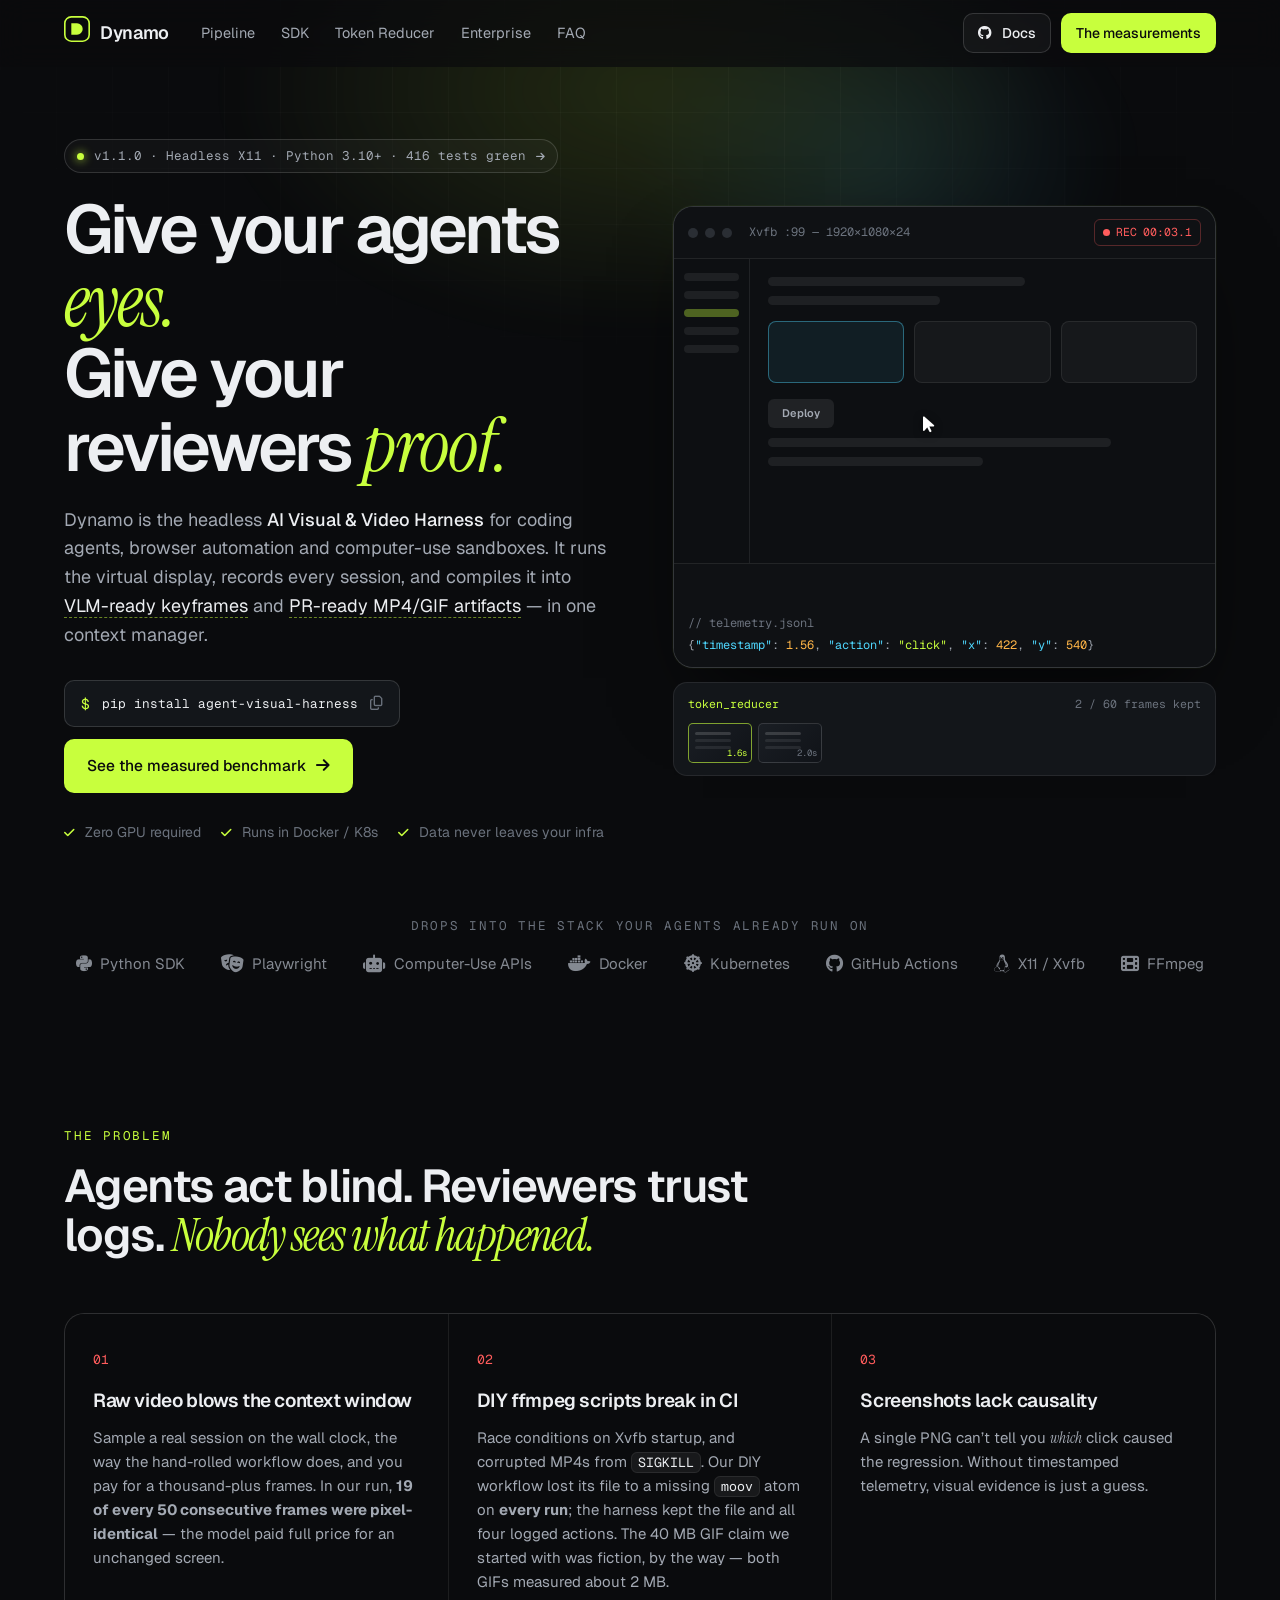
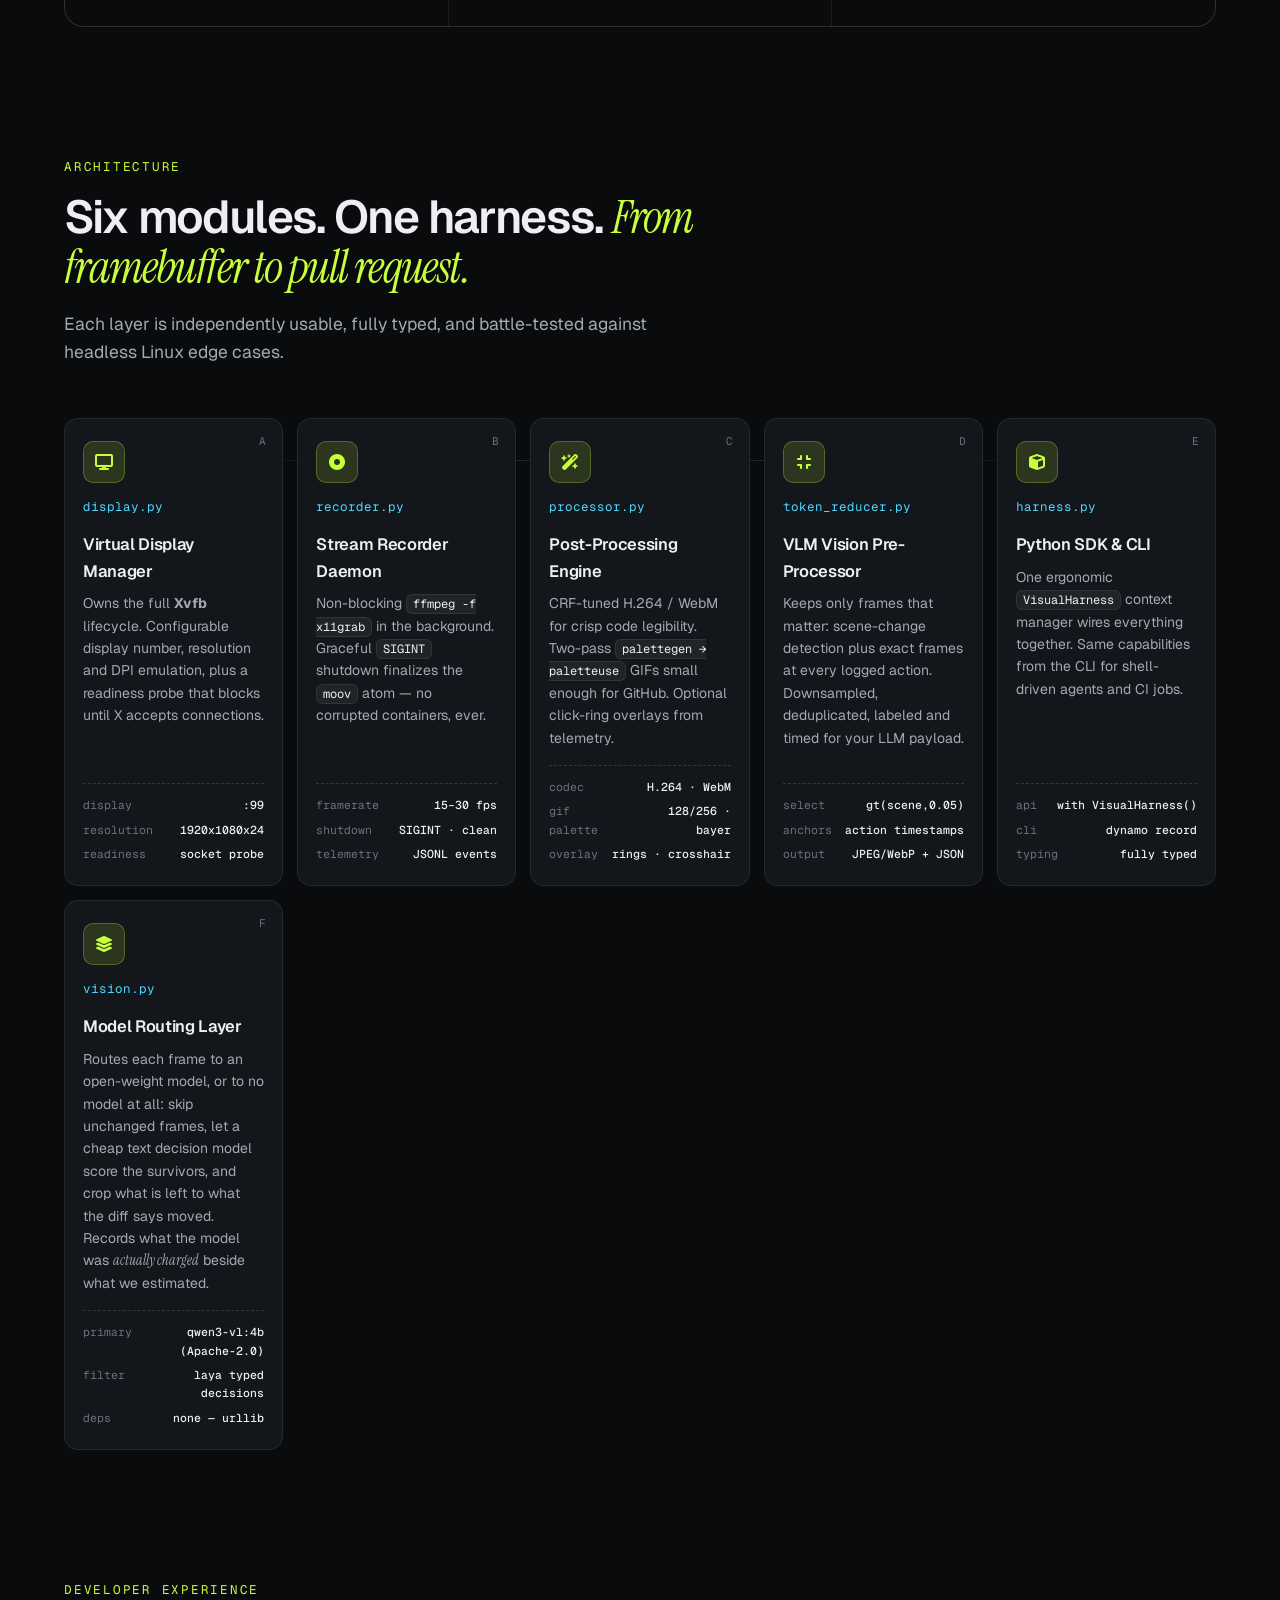
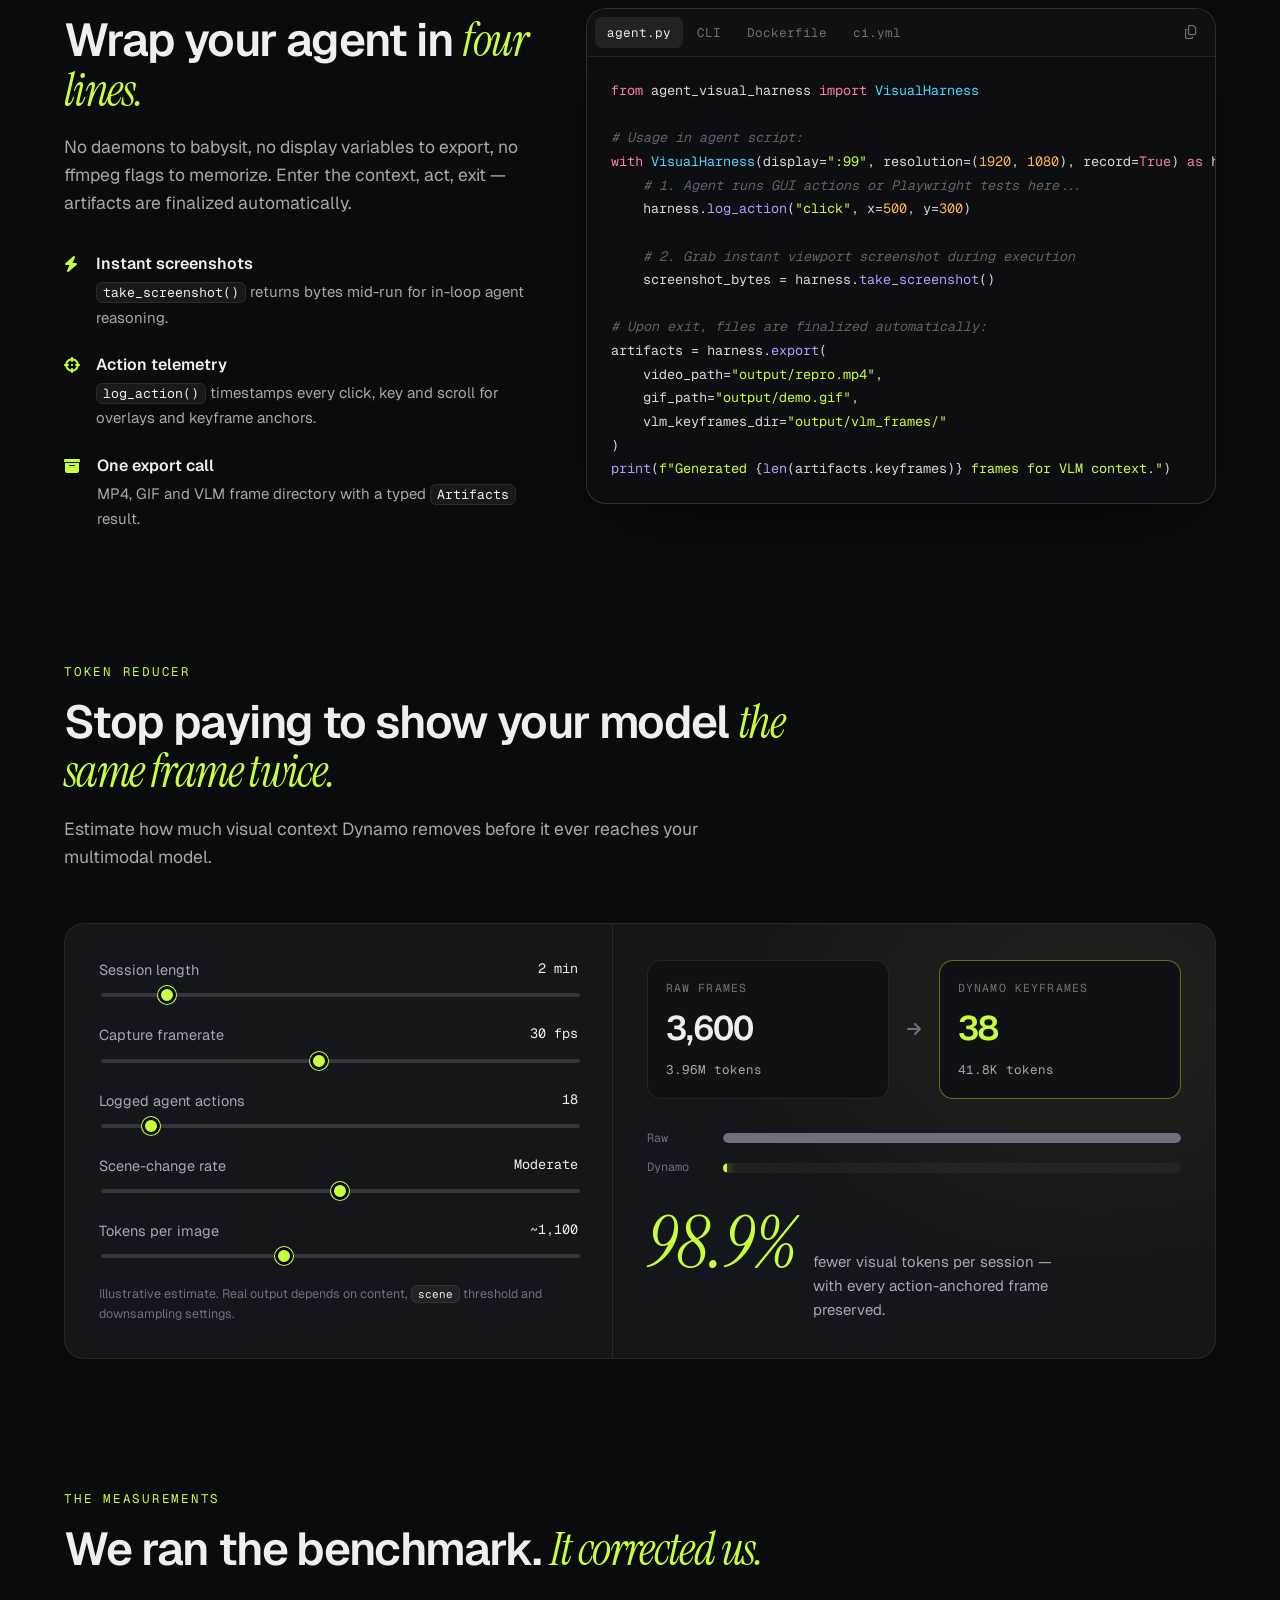
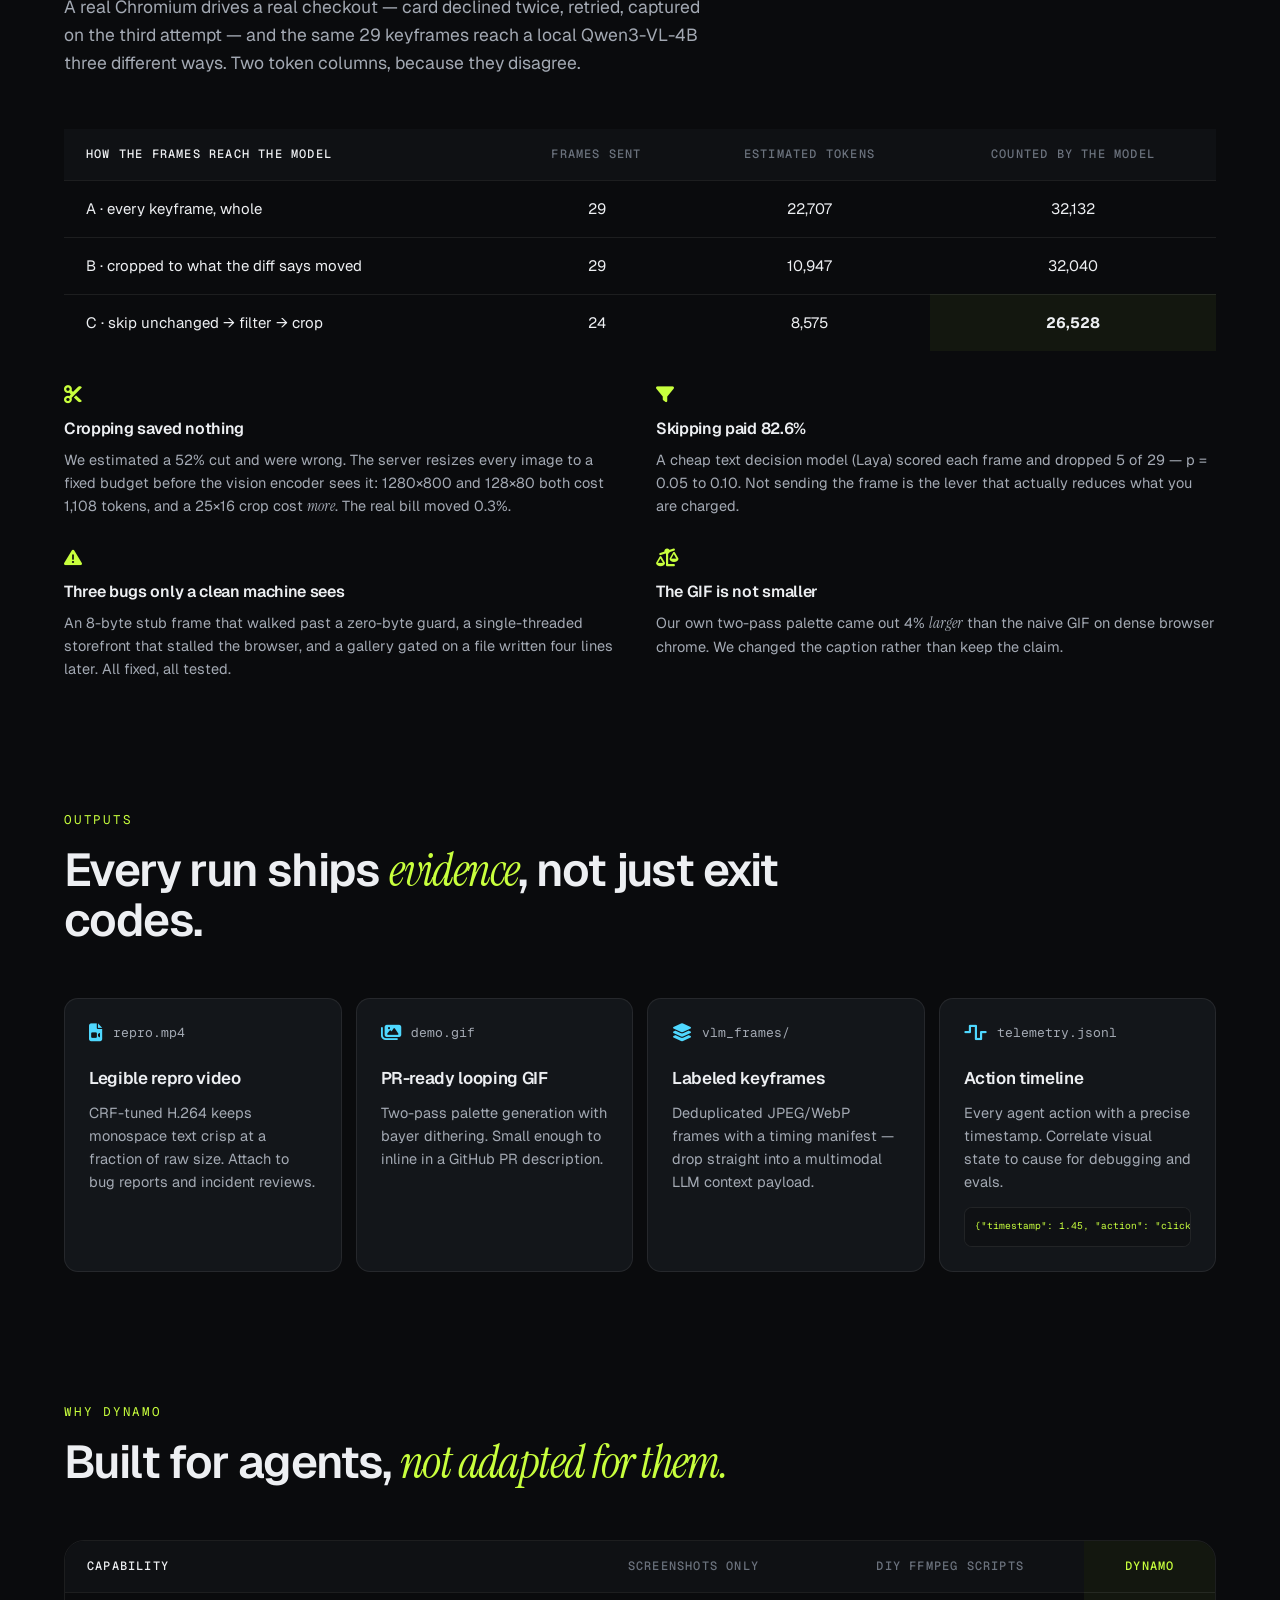
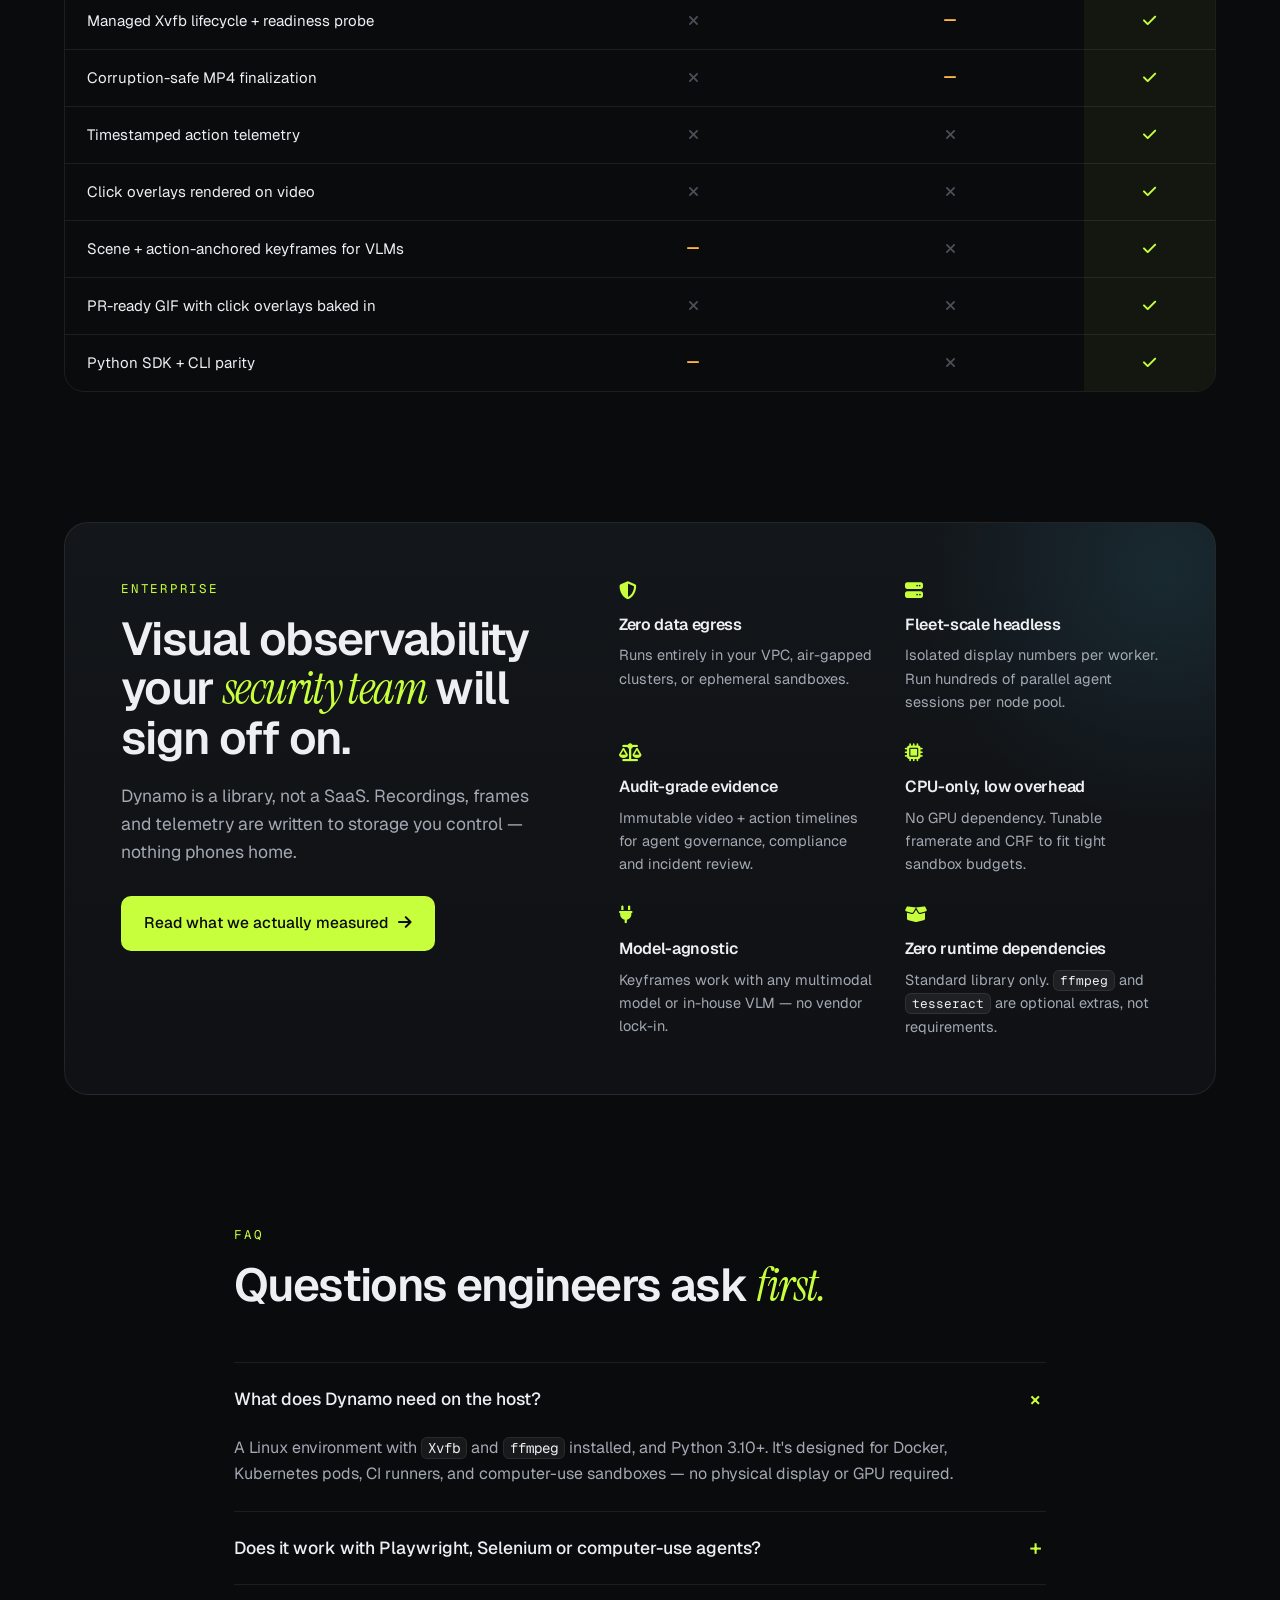
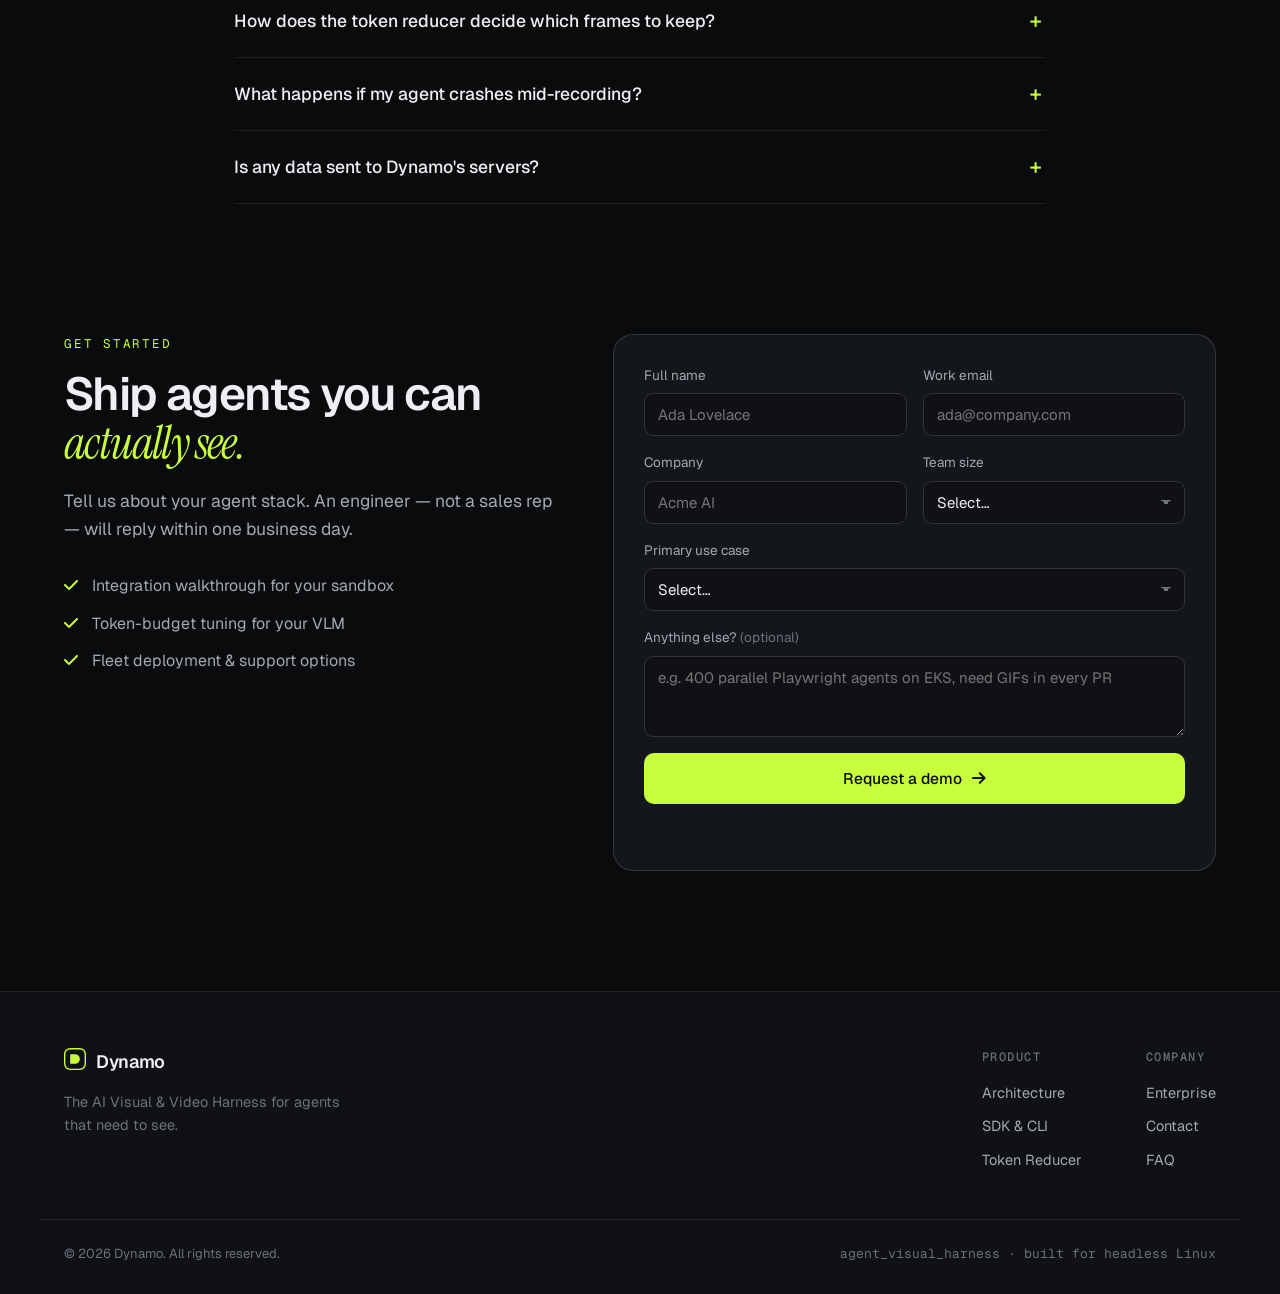
==== commit 6a9a6d78: "Make the landing page tell the truth, then check that it still does The root index.html is a hand-wr" ====
--- a/index.html
+++ b/index.html
@@ -33,7 +33,7 @@
       </ul>
       <div class="nav-cta">
         <a href="#sdk-section" class="btn btn-ghost btn-sm"><i class="fa-brands fa-github"></i> Docs</a>
-        <a href="#demo-section" class="btn btn-primary btn-sm">Talk to us</a>
+        <a href="#measured-section" class="btn btn-primary btn-sm">The measurements</a>
       </div>
       <button class="nav-toggle" id="nav-toggle" aria-label="Toggle menu" aria-expanded="false"><i class="fa-solid fa-bars"></i></button>
     </nav>
@@ -44,7 +44,7 @@
     <section id="hero-section" class="hero container">
       <div class="hero-copy">
         <a href="#pipeline-section" class="pill">
-          <span class="pill-dot"></span> v1.0 · Headless X11 · Python 3.10+ <i class="fa-solid fa-arrow-right"></i>
+          <span class="pill-dot"></span> v1.1.0 · Headless X11 · Python 3.10+ · 416 tests green <i class="fa-solid fa-arrow-right"></i>
         </a>
         <h1 class="hero-title">
           Give your agents <em>eyes.</em><br>
@@ -61,7 +61,7 @@
             <code>pip install agent-visual-harness</code>
             <i class="fa-regular fa-copy copy-icon"></i>
           </button>
-          <a href="#demo-section" class="btn btn-primary btn-lg">Book an enterprise demo <i class="fa-solid fa-arrow-right"></i></a>
+          <a href="#demo-section" class="btn btn-primary btn-lg">See the measured benchmark <i class="fa-solid fa-arrow-right"></i></a>
         </div>
         <ul class="hero-proof">
           <li><i class="fa-solid fa-check"></i> Zero GPU required</li>
@@ -133,12 +133,12 @@
         <article class="problem-card">
           <span class="problem-num">01</span>
           <h3>Raw video blows the context window</h3>
-          <p>A 60-second session at 30 fps is 1,800 frames. Feed that to a multimodal model and you pay for 1,790 near-identical images.</p>
+          <p>Sample a real session on the wall clock, the way the hand-rolled workflow does, and you pay for a thousand-plus frames. In our run, <strong>19 of every 50 consecutive frames were pixel-identical</strong> — the model paid full price for an unchanged screen.</p>
         </article>
         <article class="problem-card">
           <span class="problem-num">02</span>
           <h3>DIY ffmpeg scripts break in CI</h3>
-          <p>Race conditions on Xvfb startup, corrupted MP4s from <code>SIGKILL</code>, missing <code>moov</code> atoms, 40 MB GIFs nobody can open in a PR.</p>
+          <p>Race conditions on Xvfb startup, and corrupted MP4s from <code>SIGKILL</code>. Our DIY workflow lost its file to a missing <code>moov</code> atom on <strong>every run</strong>; the harness kept the file and all four logged actions. The 40&nbsp;MB GIF claim we started with was fiction, by the way — both GIFs measured about 2&nbsp;MB.</p>
         </article>
         <article class="problem-card">
           <span class="problem-num">03</span>
@@ -152,7 +152,7 @@
     <section id="pipeline-section" class="section container">
       <div class="section-head">
         <p class="eyebrow">Architecture</p>
-        <h2 class="section-title">Five modules. One harness. <em>From framebuffer to pull request.</em></h2>
+        <h2 class="section-title">Six modules. One harness. <em>From framebuffer to pull request.</em></h2>
         <p class="section-sub">Each layer is independently usable, fully typed, and battle-tested against headless Linux edge cases.</p>
       </div>
 
@@ -228,6 +228,20 @@
             <li><span>typing</span><b>fully typed</b></li>
           </ul>
         </article>
+
+        <article class="module-card" data-step="F">
+          <header>
+            <span class="module-icon"><i class="fa-solid fa-layer-group"></i></span>
+            <code class="module-file">vision.py</code>
+          </header>
+          <h3>Model Routing Layer</h3>
+          <p>Routes each frame to an open-weight model, or to no model at all: skip unchanged frames, let a cheap text decision model score the survivors, and crop what is left to what the diff says moved. Records what the model was <em>actually charged</em> beside what we estimated.</p>
+          <ul class="module-specs">
+            <li><span>primary</span><b>qwen3-vl:4b (Apache-2.0)</b></li>
+            <li><span>filter</span><b>laya typed decisions</b></li>
+            <li><span>deps</span><b>none — urllib</b></li>
+          </ul>
+        </article>
       </div>
     </section>
 
@@ -283,7 +297,7 @@
 <span class="tk-cm"># Produce a token-budgeted keyframe set for your VLM</span>
 <span class="tk-p">$</span> dynamo keyframes ./session --scene 0.05 --max-size 1280 \
     --format webp --out output/vlm_frames/
-<span class="tk-ok">✓ 24 keyframes · 1,800 frames scanned · manifest.json written</span></code></pre>
+<span class="tk-ok">✓ 29 keyframes · 1,042 frames scanned · manifest.json written</span></code></pre>
 <pre class="code-panel" data-panel="docker"><code><span class="tk-k">FROM</span> python:3.12-slim
 
 <span class="tk-k">RUN</span> apt-get update &amp;&amp; apt-get install -y --no-install-recommends \
@@ -372,6 +386,30 @@
         </div>
       </div>
     </section>
+    <!-- ============ MEASURED ============ -->
+    <section id="measured-section" class="section container">
+      <div class="section-head">
+        <p class="eyebrow">The measurements</p>
+        <h2 class="section-title">We ran the benchmark. <em>It corrected us.</em></h2>
+        <p class="section-sub">A real Chromium drives a real checkout &mdash; card declined twice, retried, captured on the third attempt &mdash; and the same 29 keyframes reach a local Qwen3-VL-4B three different ways. Two token columns, because they disagree.</p>
+      </div>
+      <table class="compare-table">
+        <thead>
+          <tr><th scope="col">How the frames reach the model</th><th scope="col">Frames sent</th><th scope="col">Estimated tokens</th><th scope="col">Counted by the model</th></tr>
+        </thead>
+        <tbody>
+          <tr><td>A &middot; every keyframe, whole</td><td>29</td><td>22,707</td><td>32,132</td></tr>
+          <tr><td>B &middot; cropped to what the diff says moved</td><td>29</td><td>10,947</td><td>32,040</td></tr>
+          <tr><td>C &middot; skip unchanged &rarr; filter &rarr; crop</td><td>24</td><td>8,575</td><td class="col-dynamo"><b>26,528</b></td></tr>
+        </tbody>
+      </table>
+      <div class="enterprise-grid" style="margin-top:2rem">
+        <div class="ent-item"><i class="fa-solid fa-scissors"></i><h3>Cropping saved nothing</h3><p>We estimated a 52% cut and were wrong. The server resizes every image to a fixed budget before the vision encoder sees it: 1280&times;800 and 128&times;80 both cost 1,108 tokens, and a 25&times;16 crop cost <em>more</em>. The real bill moved 0.3%.</p></div>
+        <div class="ent-item"><i class="fa-solid fa-filter"></i><h3>Skipping paid 82.6%</h3><p>A cheap text decision model (Laya) scored each frame and dropped 5 of 29 &mdash; p = 0.05 to 0.10. Not sending the frame is the lever that actually reduces what you are charged.</p></div>
+        <div class="ent-item"><i class="fa-solid fa-triangle-exclamation"></i><h3>Three bugs only a clean machine sees</h3><p>An 8-byte stub frame that walked past a zero-byte guard, a single-threaded storefront that stalled the browser, and a gallery gated on a file written four lines later. All fixed, all tested.</p></div>
+        <div class="ent-item"><i class="fa-solid fa-scale-unbalanced"></i><h3>The GIF is not smaller</h3><p>Our own two-pass palette came out 4% <em>larger</em> than the naive GIF on dense browser chrome. We changed the caption rather than keep the claim.</p></div>
+      </div>
+    </section>
 
     <!-- ============ ARTIFACTS ============ -->
     <section id="artifacts-section" class="section container">
@@ -421,7 +459,7 @@
             <tr><td>Timestamped action telemetry</td><td><i class="fa-solid fa-xmark no"></i></td><td><i class="fa-solid fa-xmark no"></i></td><td class="col-dynamo"><i class="fa-solid fa-check yes"></i></td></tr>
             <tr><td>Click overlays rendered on video</td><td><i class="fa-solid fa-xmark no"></i></td><td><i class="fa-solid fa-xmark no"></i></td><td class="col-dynamo"><i class="fa-solid fa-check yes"></i></td></tr>
             <tr><td>Scene + action-anchored keyframes for VLMs</td><td><i class="fa-solid fa-minus mid"></i></td><td><i class="fa-solid fa-xmark no"></i></td><td class="col-dynamo"><i class="fa-solid fa-check yes"></i></td></tr>
-            <tr><td>Small PR-ready GIFs</td><td><i class="fa-solid fa-xmark no"></i></td><td><i class="fa-solid fa-minus mid"></i></td><td class="col-dynamo"><i class="fa-solid fa-check yes"></i></td></tr>
+            <tr><td>PR-ready GIF with click overlays baked in</td><td><i class="fa-solid fa-xmark no"></i></td><td><i class="fa-solid fa-xmark no"></i></td><td class="col-dynamo"><i class="fa-solid fa-check yes"></i></td></tr>
             <tr><td>Python SDK + CLI parity</td><td><i class="fa-solid fa-minus mid"></i></td><td><i class="fa-solid fa-xmark no"></i></td><td class="col-dynamo"><i class="fa-solid fa-check yes"></i></td></tr>
           </tbody>
         </table>
@@ -435,7 +473,7 @@
           <p class="eyebrow">Enterprise</p>
           <h2 class="section-title">Visual observability your <em>security team</em> will sign off on.</h2>
           <p class="section-sub">Dynamo is a library, not a SaaS. Recordings, frames and telemetry are written to storage you control — nothing phones home.</p>
-          <a href="#demo-section" class="btn btn-primary btn-lg">Talk to engineering <i class="fa-solid fa-arrow-right"></i></a>
+          <a href="#measured-section" class="btn btn-primary btn-lg">Read what we actually measured <i class="fa-solid fa-arrow-right"></i></a>
         </div>
         <div class="enterprise-grid">
           <div class="ent-item"><i class="fa-solid fa-shield-halved"></i><h3>Zero data egress</h3><p>Runs entirely in your VPC, air-gapped clusters, or ephemeral sandboxes.</p></div>
@@ -443,7 +481,7 @@
           <div class="ent-item"><i class="fa-solid fa-scale-balanced"></i><h3>Audit-grade evidence</h3><p>Immutable video + action timelines for agent governance, compliance and incident review.</p></div>
           <div class="ent-item"><i class="fa-solid fa-microchip"></i><h3>CPU-only, low overhead</h3><p>No GPU dependency. Tunable framerate and CRF to fit tight sandbox budgets.</p></div>
           <div class="ent-item"><i class="fa-solid fa-plug"></i><h3>Model-agnostic</h3><p>Keyframes work with any multimodal model or in-house VLM — no vendor lock-in.</p></div>
-          <div class="ent-item"><i class="fa-solid fa-headset"></i><h3>Priority support</h3><p>Architecture reviews, private Slack channel and integration help for your agent platform.</p></div>
+          <div class="ent-item"><i class="fa-solid fa-box-open"></i><h3>Zero runtime dependencies</h3><p>Standard library only. <code>ffmpeg</code> and <code>tesseract</code> are optional extras, not requirements.</p></div>
         </div>
       </div>
     </section>
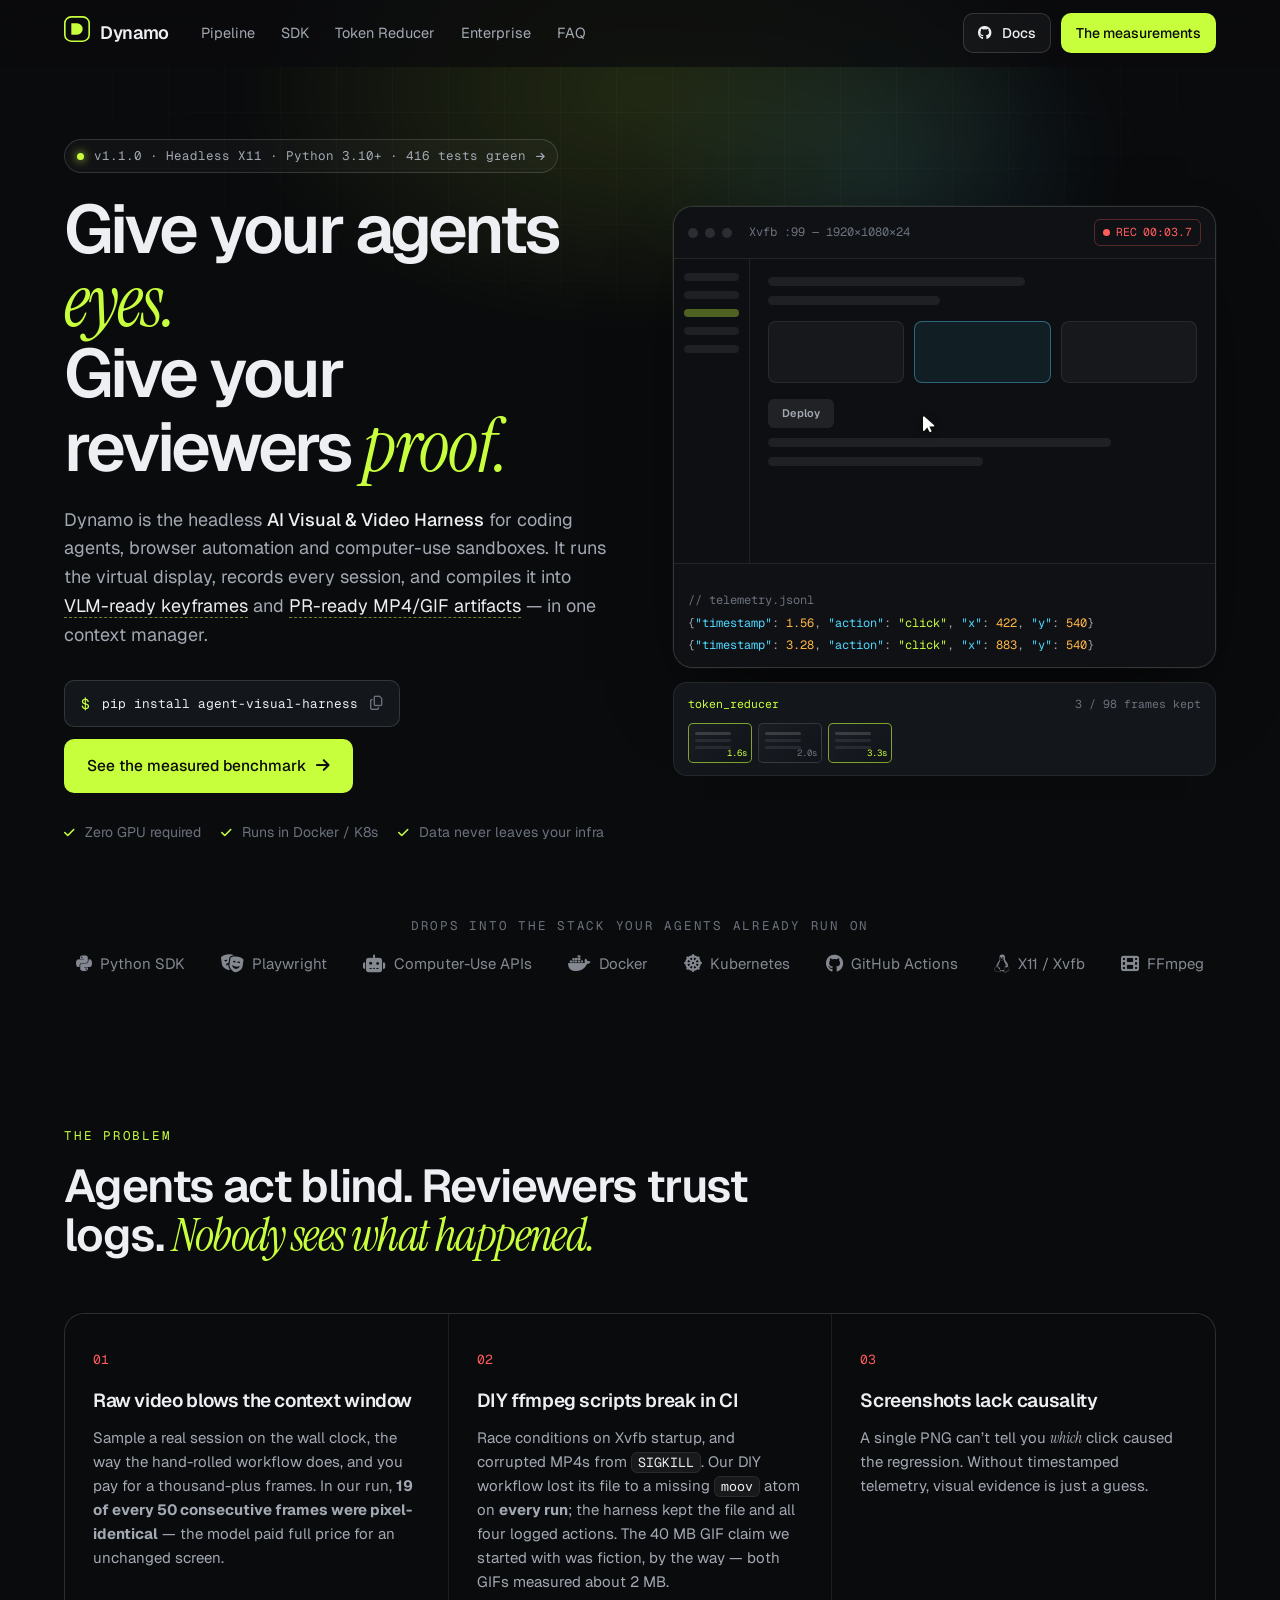
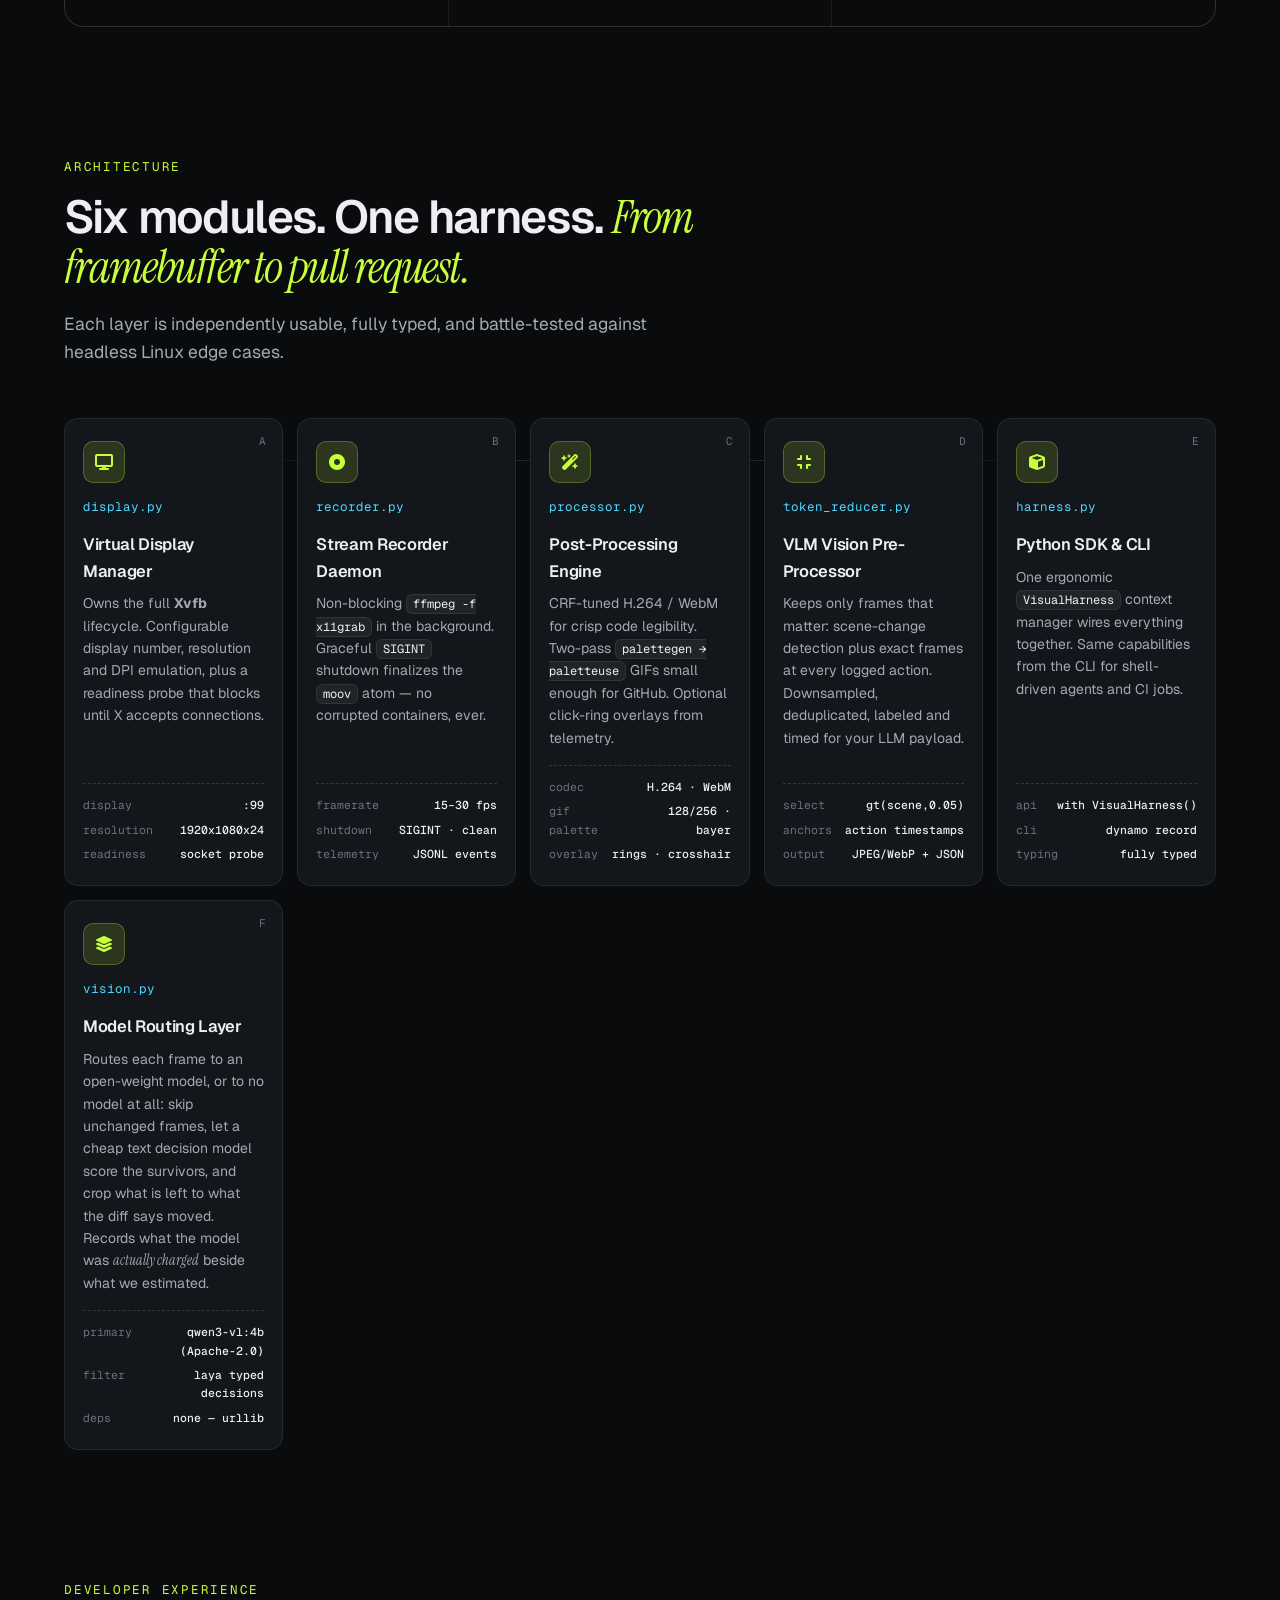
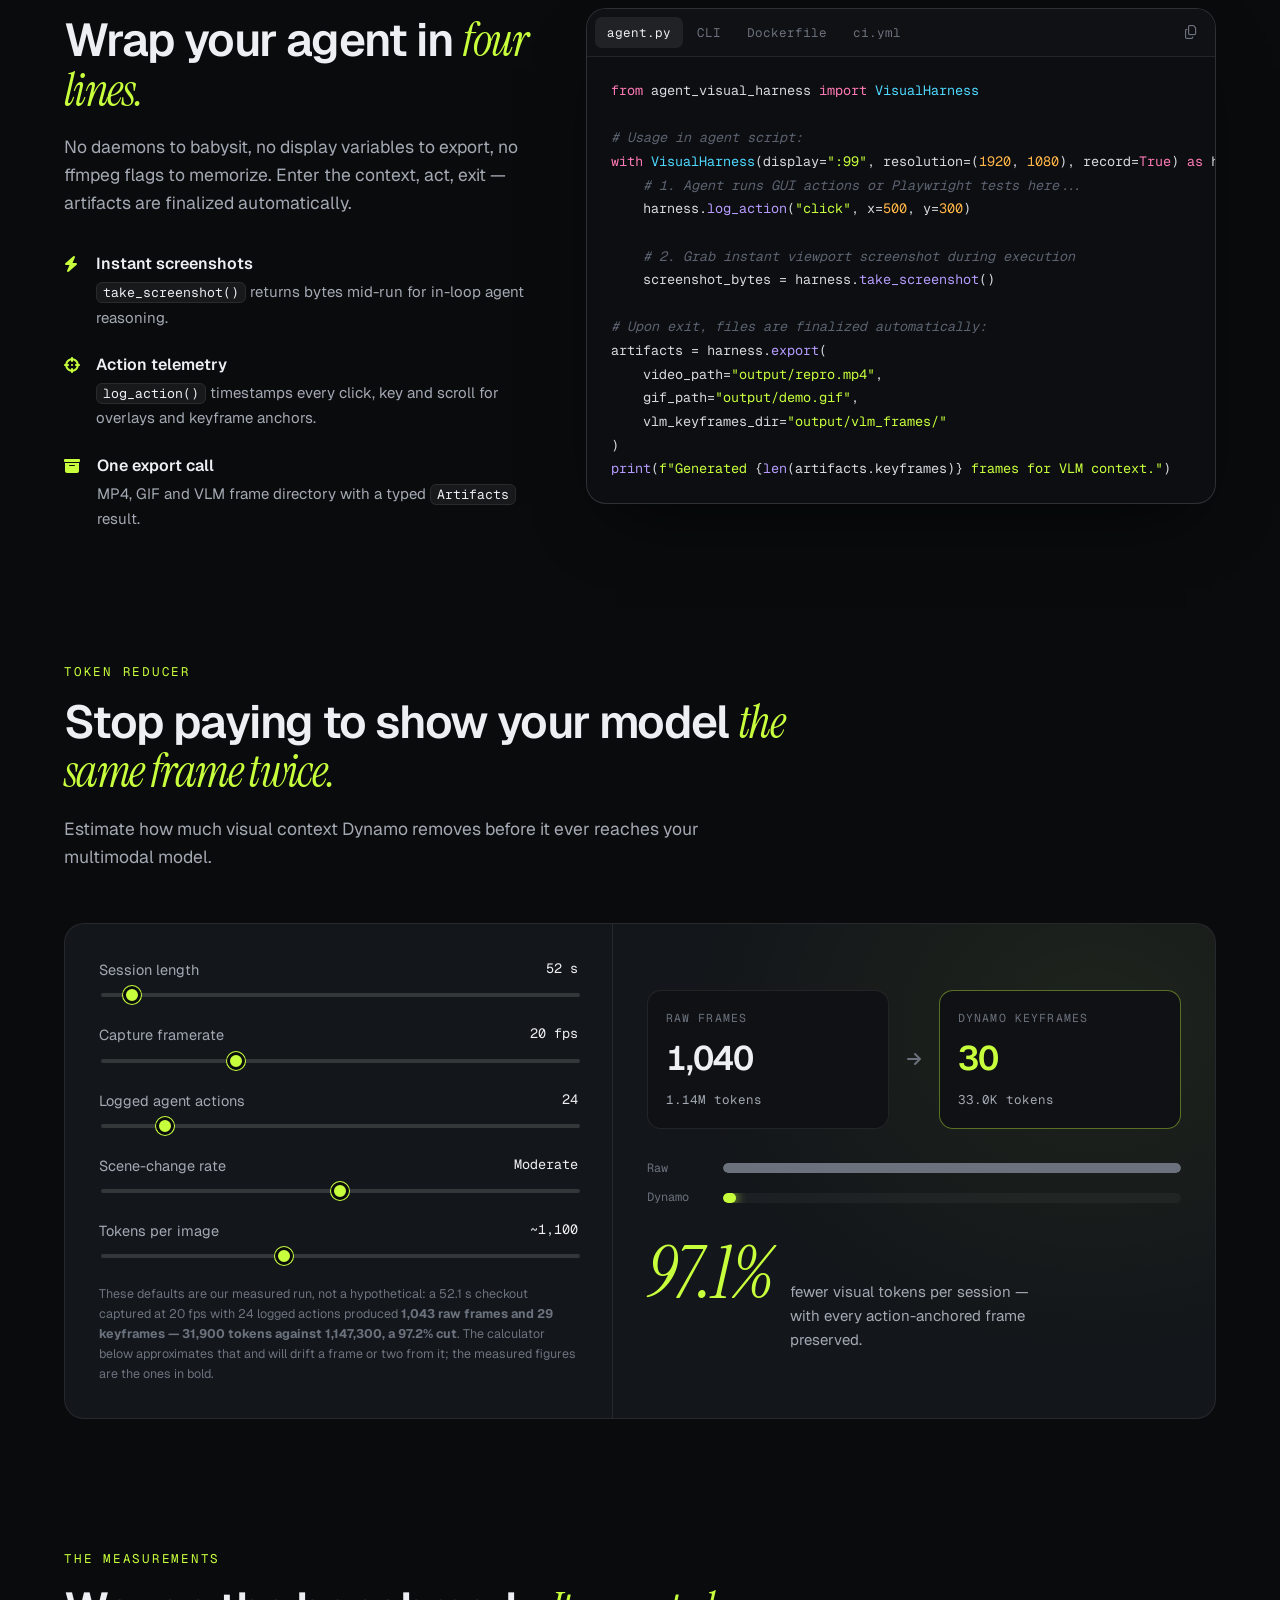
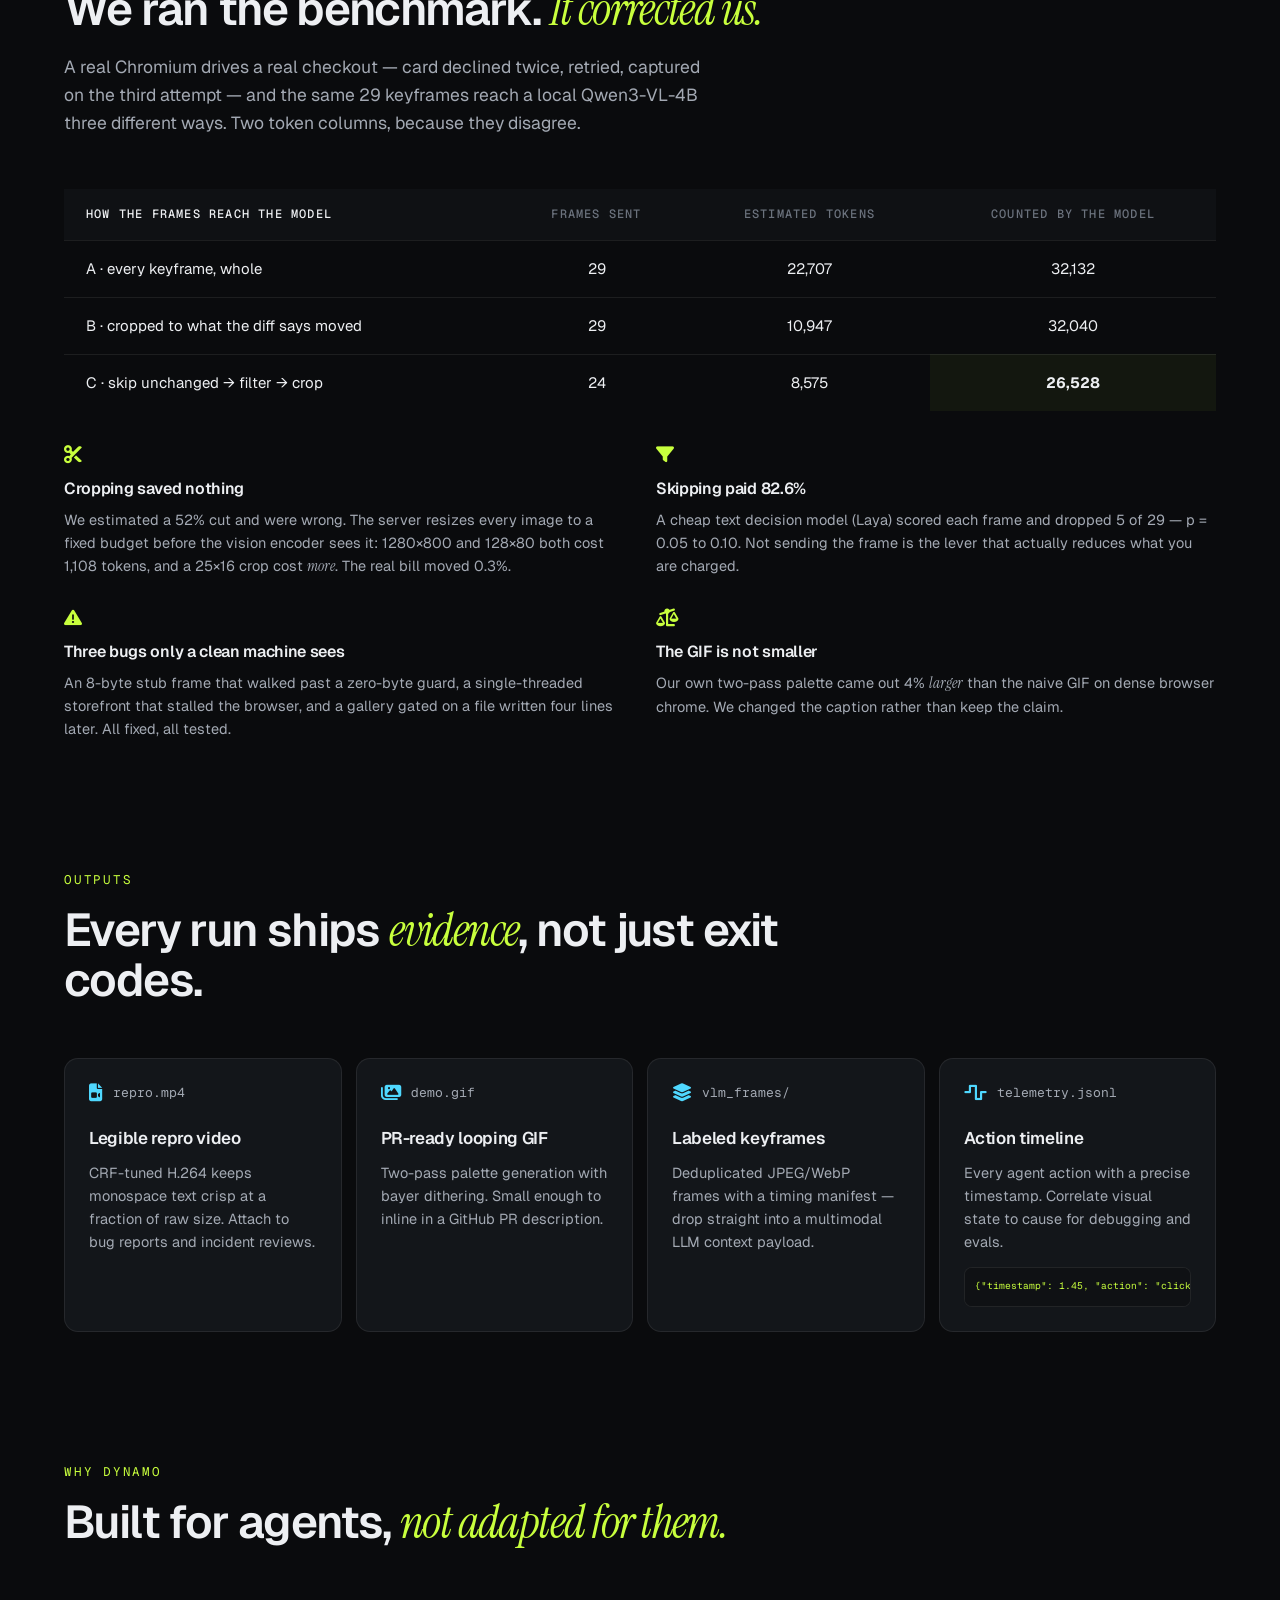
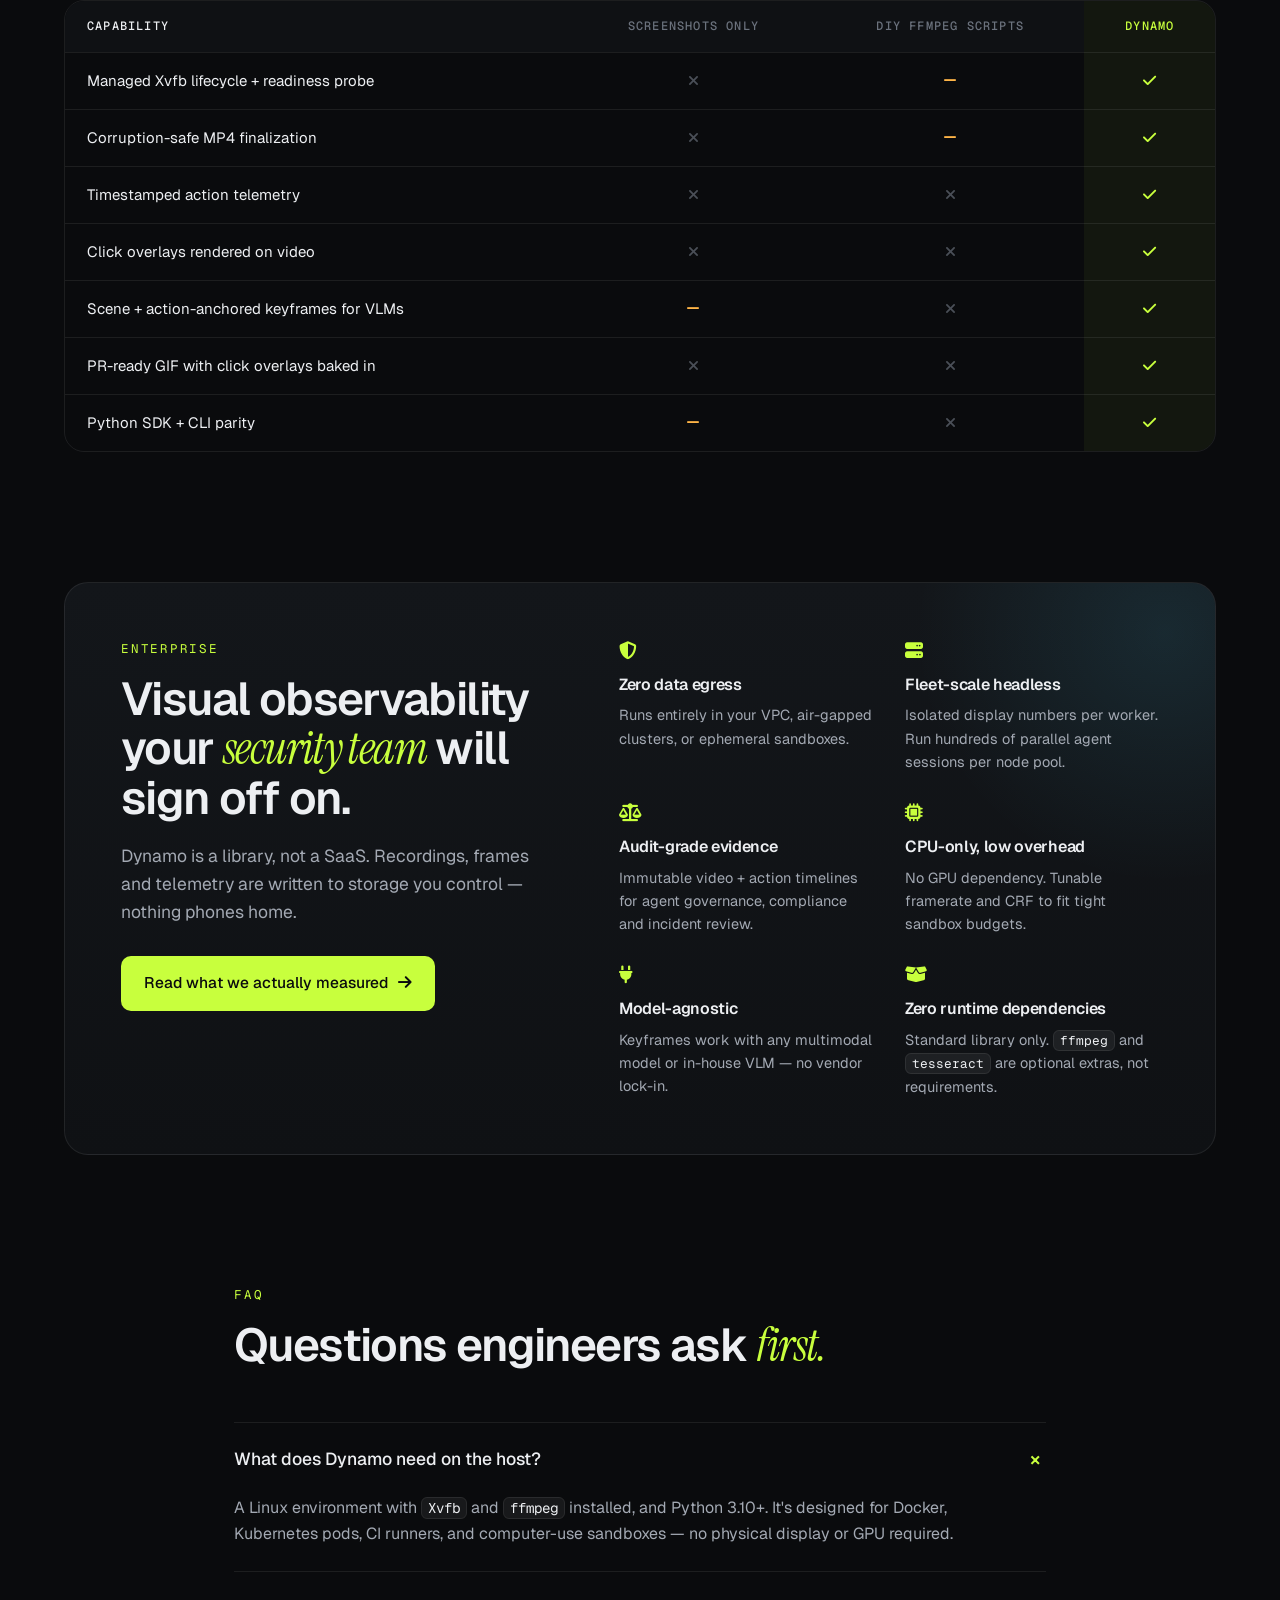
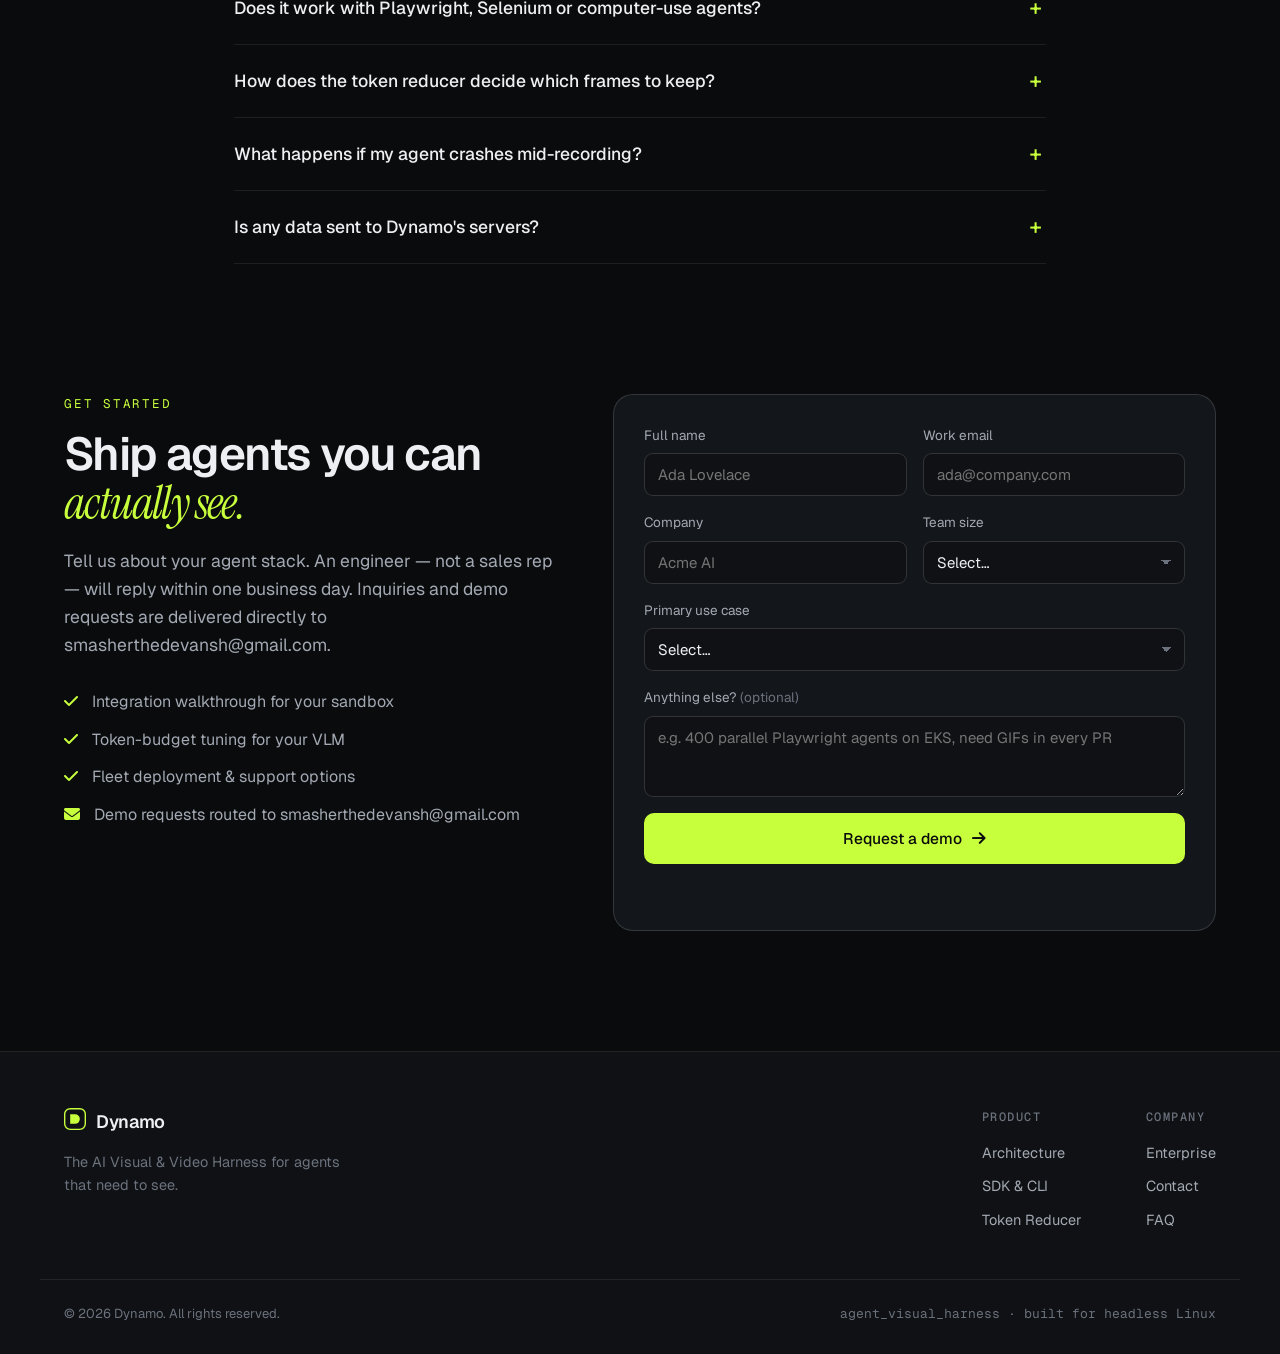
==== commit 970cbbad: "Make the token calculator start from a real session The sliders were set to an invented scenario - 1" ====
--- a/index.html
+++ b/index.html
@@ -339,16 +339,16 @@
       <div class="calc" id="token-calculator">
         <form class="calc-controls" id="calc-form" onsubmit="return false;">
           <label class="ctl">
-            <span class="ctl-head"><span>Session length</span><output id="out-duration">120 s</output></span>
-            <input type="range" id="in-duration" min="10" max="900" step="10" value="120">
+            <span class="ctl-head"><span>Session length</span><output id="out-duration">52 s</output></span>
+            <input type="range" id="in-duration" min="10" max="900" step="1" value="52">
           </label>
           <label class="ctl">
-            <span class="ctl-head"><span>Capture framerate</span><output id="out-fps">30 fps</output></span>
-            <input type="range" id="in-fps" min="5" max="60" step="1" value="30">
+            <span class="ctl-head"><span>Capture framerate</span><output id="out-fps">20 fps</output></span>
+            <input type="range" id="in-fps" min="5" max="60" step="1" value="20">
           </label>
           <label class="ctl">
-            <span class="ctl-head"><span>Logged agent actions</span><output id="out-actions">18</output></span>
-            <input type="range" id="in-actions" min="0" max="200" step="1" value="18">
+            <span class="ctl-head"><span>Logged agent actions</span><output id="out-actions">24</output></span>
+            <input type="range" id="in-actions" min="0" max="200" step="1" value="24">
           </label>
           <label class="ctl">
             <span class="ctl-head"><span>Scene-change rate</span><output id="out-scene">Moderate</output></span>
@@ -358,21 +358,21 @@
             <span class="ctl-head"><span>Tokens per image</span><output id="out-tpi">~1,100</output></span>
             <input type="range" id="in-tpi" min="250" max="2500" step="50" value="1100">
           </label>
-          <p class="calc-note">Illustrative estimate. Real output depends on content, <code>scene</code> threshold and downsampling settings.</p>
+          <p class="calc-note">These defaults are our measured run, not a hypothetical: a 52.1&nbsp;s checkout captured at 20&nbsp;fps with 24 logged actions produced <strong>1,043 raw frames and 29 keyframes &mdash; 31,900 tokens against 1,147,300, a 97.2% cut</strong>. The calculator below approximates that and will drift a frame or two from it; the measured figures are the ones in bold.</p>
         </form>
 
         <div class="calc-results">
           <div class="result-row">
             <div class="result">
               <span class="result-label">Raw frames</span>
-              <span class="result-value" id="res-raw">3,600</span>
-              <span class="result-sub" id="res-raw-tok">3.96M tokens</span>
+              <span class="result-value" id="res-raw">1,040</span>
+              <span class="result-sub" id="res-raw-tok">1.14M tokens</span>
             </div>
             <div class="result-arrow"><i class="fa-solid fa-arrow-right"></i></div>
             <div class="result accent">
               <span class="result-label">Dynamo keyframes</span>
-              <span class="result-value" id="res-kept">42</span>
-              <span class="result-sub" id="res-kept-tok">46.2K tokens</span>
+              <span class="result-value" id="res-kept">30</span>
+              <span class="result-sub" id="res-kept-tok">33.0K tokens</span>
             </div>
           </div>
           <div class="bar-compare">
@@ -380,7 +380,7 @@
             <div class="bar-row"><span>Dynamo</span><div class="bar"><i id="bar-kept" class="volt" style="width:2%"></i></div></div>
           </div>
           <div class="reduction">
-            <span id="res-reduction">98.8%</span>
+            <span id="res-reduction">97.1%</span>
             <p>fewer visual tokens per session — with every action-anchored frame preserved.</p>
           </div>
         </div>
@@ -522,14 +522,21 @@
         <div class="demo-copy">
           <p class="eyebrow">Get started</p>
           <h2 class="section-title">Ship agents you can <em>actually see.</em></h2>
-          <p class="section-sub">Tell us about your agent stack. An engineer — not a sales rep — will reply within one business day.</p>
+          <p class="section-sub">Tell us about your agent stack. An engineer — not a sales rep — will reply within one business day. Inquiries and demo requests are delivered directly to <a href="mailto:smasherthedevansh@gmail.com" class="link-inline">smasherthedevansh@gmail.com</a>.</p>
           <ul class="demo-points">
             <li><i class="fa-solid fa-check"></i> Integration walkthrough for your sandbox</li>
             <li><i class="fa-solid fa-check"></i> Token-budget tuning for your VLM</li>
             <li><i class="fa-solid fa-check"></i> Fleet deployment &amp; support options</li>
-          </ul>
-        </div>
-        <form class="demo-form" id="demo-form" novalidate>
+            <li><i class="fa-solid fa-envelope"></i> Demo requests routed to smasherthedevansh@gmail.com</li>
+          </ul>
+        </div>
+        <form action="https://api.web3forms.com/submit" method="POST" class="demo-form" id="demo-form" novalidate>
+          <!-- Web3Forms Access Key & Configuration -->
+          <input type="hidden" name="access_key" value="YOUR_ACCESS_KEY_HERE">
+          <input type="hidden" name="subject" value="New Demo Request — Dynamo (smasherthedevansh@gmail.com)">
+          <input type="hidden" name="from_name" value="Dynamo Demo Request">
+          <input type="checkbox" name="botcheck" class="hidden" style="display: none;">
+
           <div class="field-row">
             <label class="field"><span>Full name</span><input type="text" name="name" required autocomplete="name" placeholder="Ada Lovelace"></label>
             <label class="field"><span>Work email</span><input type="email" name="email" required autocomplete="email" placeholder="ada@company.com"></label>
